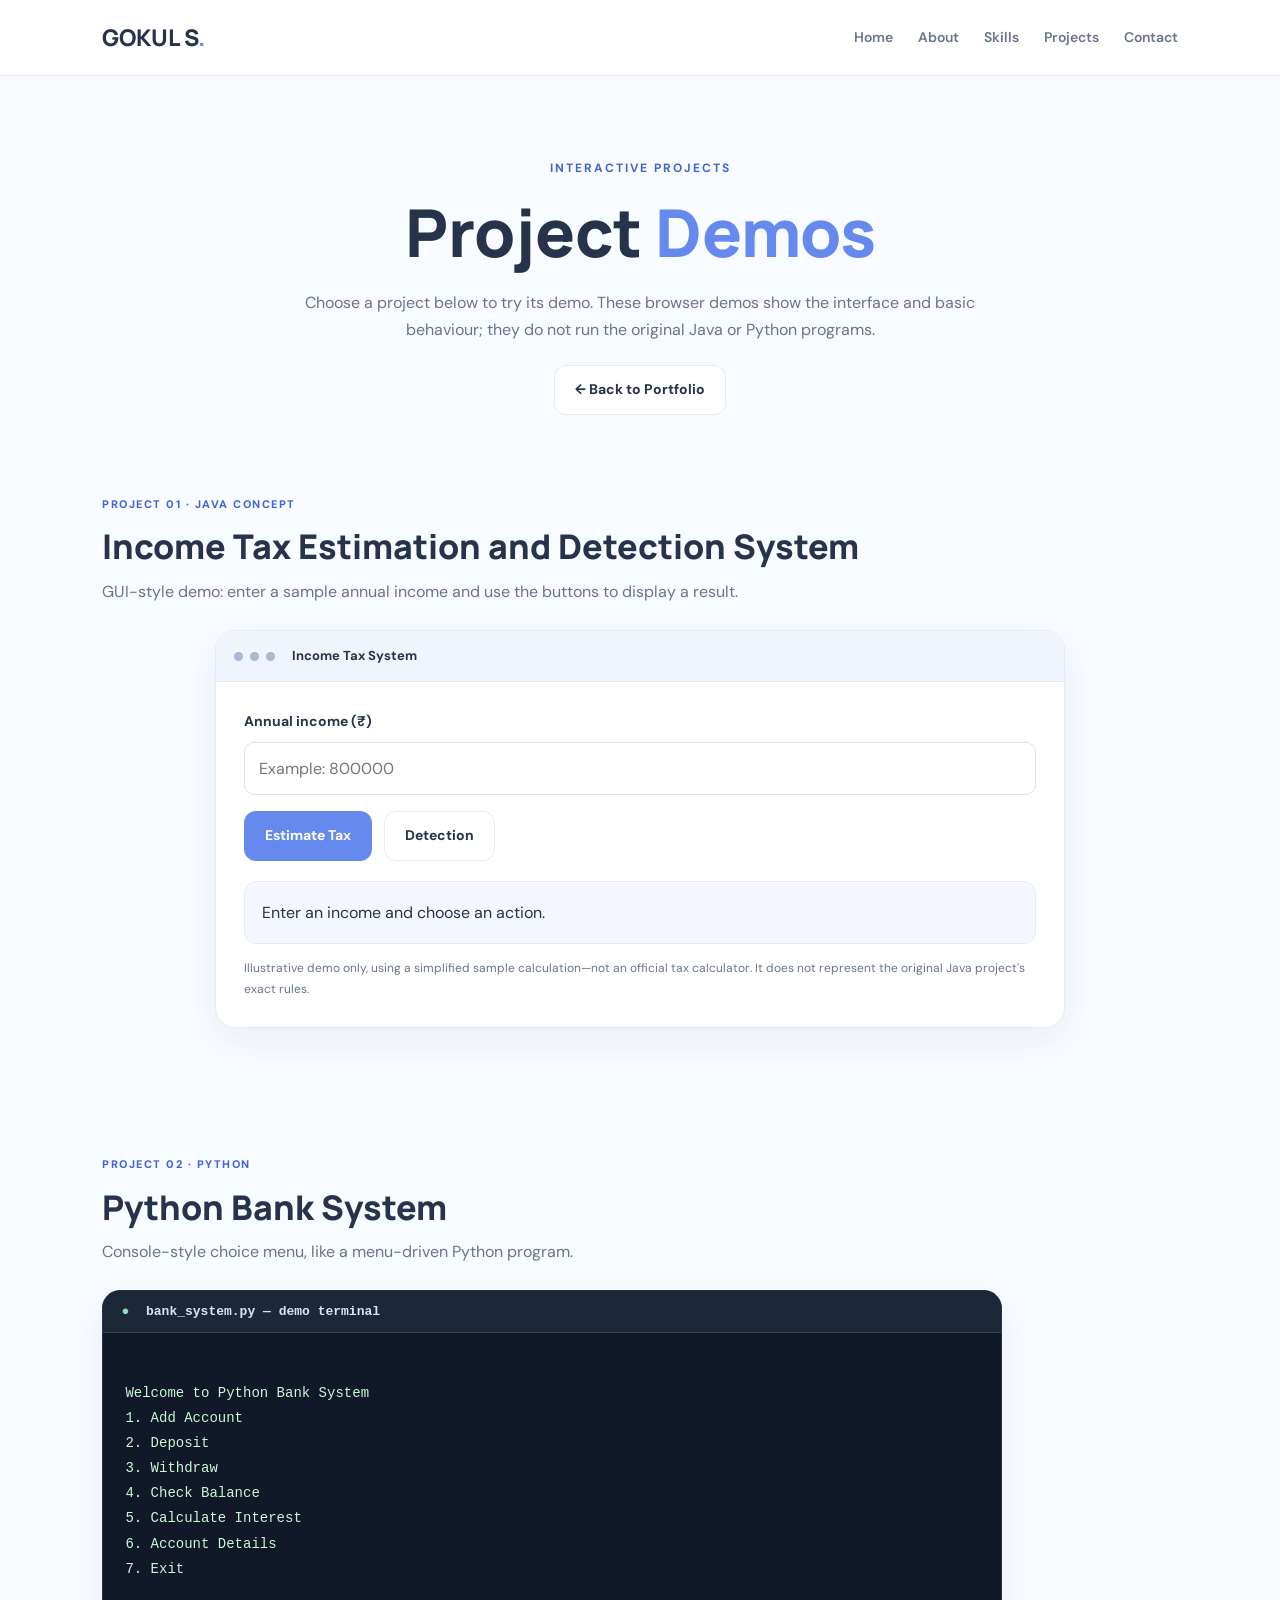
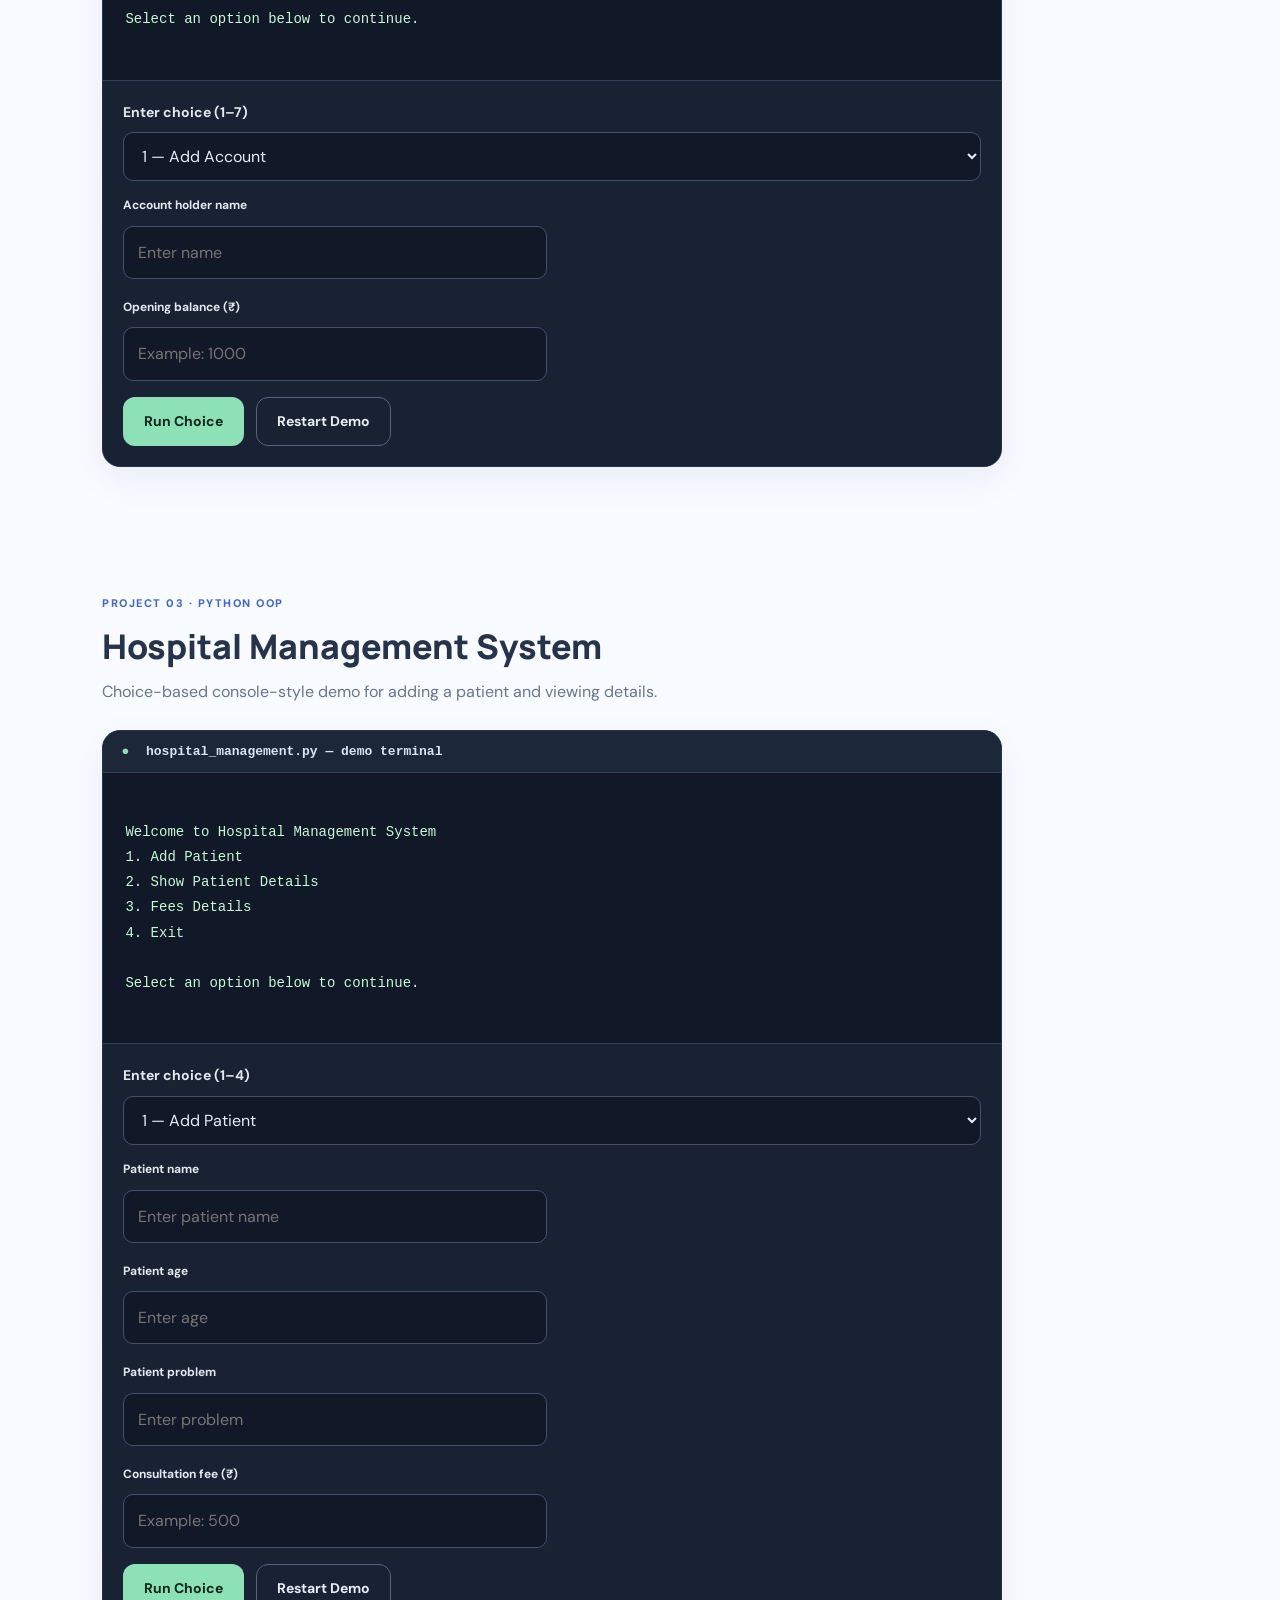
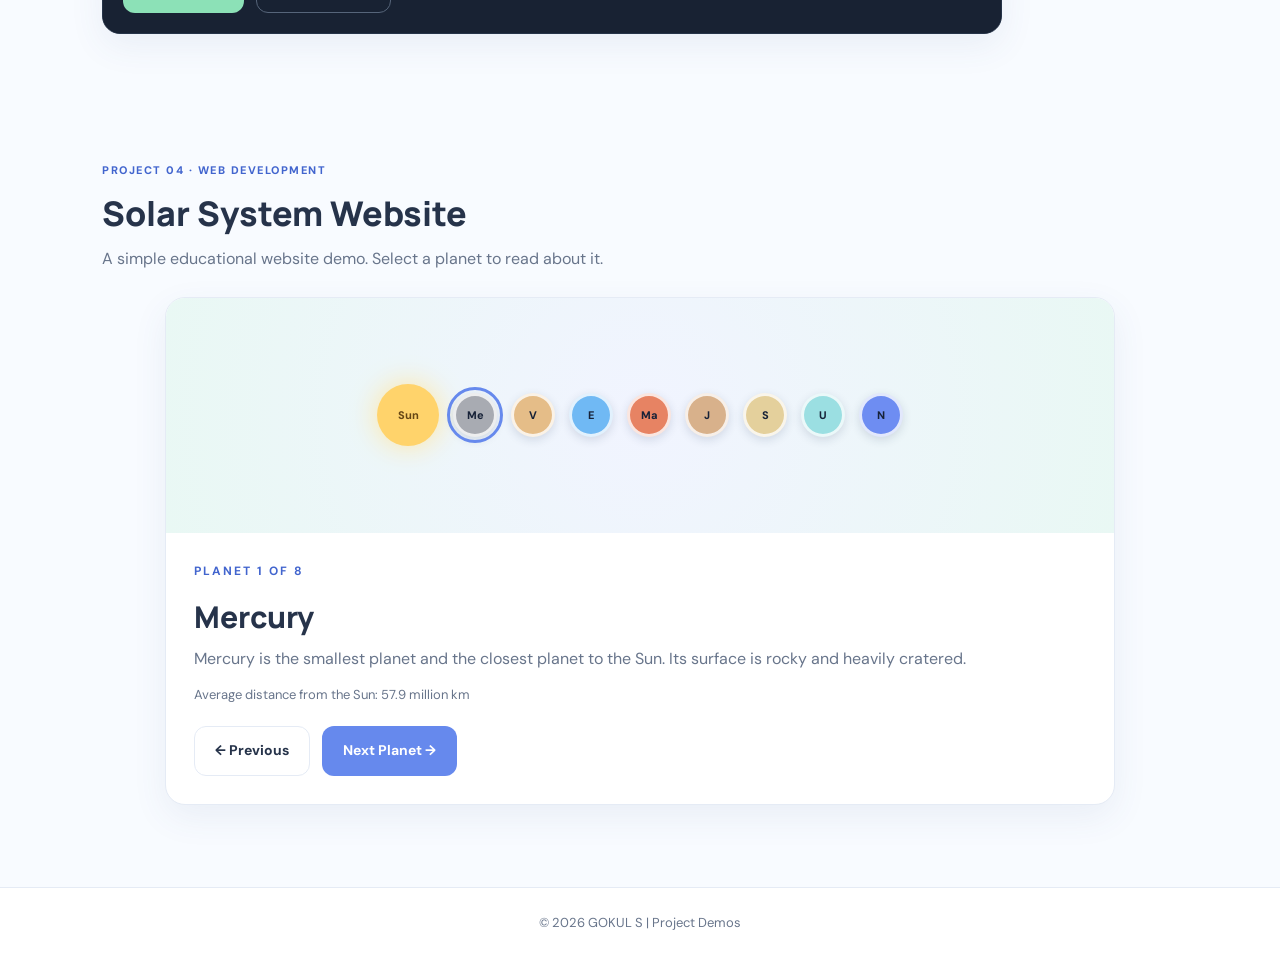
==== project.html @ 6795853d "Initial portfolio website" ====
<!DOCTYPE html>
<html lang="en">
<head>
  <meta charset="UTF-8">
  <meta name="viewport" content="width=device-width, initial-scale=1.0">
  <title>Project Demos | GOKUL S</title>
  <link rel="stylesheet" href="css/style.css">
</head>
<body class="demo-page">
  <header class="navbar">
    <a href="index.html" class="logo">GOKUL S<span>.</span></a>
    <nav class="nav-links" aria-label="Main navigation">
      <a href="index.html">Home</a>
      <a href="index.html#about">About</a>
      <a href="index.html#skills">Skills</a>
      <a href="index.html#projects" class="active-link">Projects</a>
      <a href="index.html#contact">Contact</a>
    </nav>
  </header>

  <main>
    <section class="demo-heading section">
      <p class="eyebrow">INTERACTIVE PROJECTS</p>
      <h1>Project <span>Demos</span></h1>
      <p>Choose a project below to try its demo. These browser demos show the interface and basic behaviour; they do not run the original Java or Python programs.</p>
      <a href="index.html#projects" class="btn secondary-btn">← Back to Portfolio</a>
    </section>

    <section class="section demo-section" id="tax-demo">
      <div class="demo-title">
        <p class="project-number">PROJECT 01 · JAVA CONCEPT</p>
        <h2>Income Tax Estimation and Detection System</h2>
        <p>GUI-style demo: enter a sample annual income and use the buttons to display a result.</p>
      </div>
      <div class="tax-app app-panel">
        <div class="app-topbar">
          <span class="window-dot"></span><span class="window-dot"></span><span class="window-dot"></span>
          <strong>Income Tax System</strong>
        </div>
        <div class="app-body">
          <label for="annualIncome">Annual income (₹)</label>
          <input id="annualIncome" type="number" min="0" step="1000" placeholder="Example: 800000">
          <div class="button-row">
            <button class="btn primary-btn" id="estimateTax">Estimate Tax</button>
            <button class="btn secondary-btn" id="detectTax">Detection</button>
          </div>
          <div id="taxResult" class="result-box" role="status" aria-live="polite">Enter an income and choose an action.</div>
          <p class="demo-disclaimer">Illustrative demo only, using a simplified sample calculation—not an official tax calculator. It does not represent the original Java project's exact rules.</p>
        </div>
      </div>
    </section>

    <section class="section demo-section" id="bank-demo">
      <div class="demo-title">
        <p class="project-number">PROJECT 02 · PYTHON</p>
        <h2>Python Bank System</h2>
        <p>Console-style choice menu, like a menu-driven Python program.</p>
      </div>
      <div class="console-panel">
        <div class="console-header"><span>●</span> bank_system.py — demo terminal</div>
        <div class="console-output" id="bankOutput" role="status" aria-live="polite">
Welcome to Python Bank System
1. Add Account
2. Deposit
3. Withdraw
4. Check Balance
5. Calculate Interest
6. Account Details
7. Exit

Select an option below to continue.
        </div>
        <div class="console-controls">
          <label for="bankChoice">Enter choice (1–7)</label>
          <select id="bankChoice">
            <option value="1">1 — Add Account</option>
            <option value="2">2 — Deposit</option>
            <option value="3">3 — Withdraw</option>
            <option value="4">4 — Check Balance</option>
            <option value="5">5 — Calculate Interest</option>
            <option value="6">6 — Account Details</option>
            <option value="7">7 — Exit</option>
          </select>
          <div id="bankInputs" class="mini-form"></div>
          <button class="btn console-btn" id="runBankChoice">Run Choice</button>
          <button class="btn console-reset" id="resetBank">Restart Demo</button>
        </div>
      </div>
    </section>

    <section class="section demo-section" id="hospital-demo">
      <div class="demo-title">
        <p class="project-number">PROJECT 03 · PYTHON OOP</p>
        <h2>Hospital Management System</h2>
        <p>Choice-based console-style demo for adding a patient and viewing details.</p>
      </div>
      <div class="console-panel">
        <div class="console-header"><span>●</span> hospital_management.py — demo terminal</div>
        <div class="console-output" id="hospitalOutput" role="status" aria-live="polite">
Welcome to Hospital Management System
1. Add Patient
2. Show Patient Details
3. Fees Details
4. Exit

Select an option below to continue.
        </div>
        <div class="console-controls">
          <label for="hospitalChoice">Enter choice (1–4)</label>
          <select id="hospitalChoice">
            <option value="1">1 — Add Patient</option>
            <option value="2">2 — Show Patient Details</option>
            <option value="3">3 — Fees Details</option>
            <option value="4">4 — Exit</option>
          </select>
          <div id="hospitalInputs" class="mini-form"></div>
          <button class="btn console-btn" id="runHospitalChoice">Run Choice</button>
          <button class="btn console-reset" id="resetHospital">Restart Demo</button>
        </div>
      </div>
    </section>

    <section class="section demo-section" id="solar-demo">
      <div class="demo-title">
        <p class="project-number">PROJECT 04 · WEB DEVELOPMENT</p>
        <h2>Solar System Website</h2>
        <p>A simple educational website demo. Select a planet to read about it.</p>
      </div>
      <div class="solar-app app-panel">
        <div class="solar-system-illustration" aria-label="Illustration of the Sun and planets">
          <div class="sun-orb" title="Sun">Sun</div>
          <button class="solar-planet mercury-planet selected-solar-planet" data-solar="0" aria-label="Mercury">Me</button>
          <button class="solar-planet venus-planet" data-solar="1" aria-label="Venus">V</button>
          <button class="solar-planet earth-planet" data-solar="2" aria-label="Earth">E</button>
          <button class="solar-planet mars-planet" data-solar="3" aria-label="Mars">Ma</button>
          <button class="solar-planet jupiter-planet" data-solar="4" aria-label="Jupiter">J</button>
          <button class="solar-planet saturn-planet" data-solar="5" aria-label="Saturn">S</button>
          <button class="solar-planet uranus-planet" data-solar="6" aria-label="Uranus">U</button>
          <button class="solar-planet neptune-planet" data-solar="7" aria-label="Neptune">N</button>
        </div>
        <div class="solar-info">
          <p class="eyebrow" id="solarNumber">PLANET 1 OF 8</p>
          <h3 id="solarName">Mercury</h3>
          <p id="solarDescription">Mercury is the smallest planet and the closest planet to the Sun.</p>
          <p class="solar-distance" id="solarDistance">Average distance from the Sun: 57.9 million km</p>
          <div class="button-row">
            <button class="btn secondary-btn" id="previousSolar">← Previous</button>
            <button class="btn primary-btn" id="nextSolar">Next Planet →</button>
          </div>
        </div>
      </div>
    </section>
  </main>

  <footer><p>© 2026 GOKUL S | Project Demos</p></footer>
  <script src="js/script.js"></script>
</body>
</html>
---- css/style.css ----
@import url('https://fonts.googleapis.com/css2?family=DM+Sans:wght@400;500;600;700&family=Manrope:wght@400;500;600;700;800&display=swap');

:root {
  --bg: #f8fbff;
  --white: #ffffff;
  --blue: #6689ed;
  --blue-dark: #4265ce;
  --mint: #dff8ee;
  --text: #26334a;
  --muted: #68758b;
  --border: #e5ebf5;
  --shadow: 0 12px 35px rgba(64, 92, 145, 0.08);
}

* {
  box-sizing: border-box;
  margin: 0;
  padding: 0;
}

html {
  scroll-behavior: smooth;
  scroll-padding-top: 90px;
}

body {
  font-family: 'DM Sans', sans-serif;
  background: var(--bg);
  color: var(--text);
  line-height: 1.7;
}

a {
  text-decoration: none;
  color: inherit;
}

button,
input,
select {
  font: inherit;
}

button {
  cursor: pointer;
}

.navbar {
  width: 100%;
  min-height: 76px;
  padding: 16px 8%;
  display: flex;
  align-items: center;
  justify-content: space-between;
  gap: 24px;
  background: rgba(255, 255, 255, 0.97);
  border-bottom: 1px solid var(--border);
  position: sticky;
  top: 0;
  z-index: 100;
}

.logo {
  font-family: 'Manrope', sans-serif;
  font-size: 23px;
  font-weight: 800;
  white-space: nowrap;
}

.logo span,
h1 span,
h2 span {
  color: var(--blue);
}

.nav-links {
  display: flex;
  align-items: center;
  flex-wrap: wrap;
  gap: 25px;
}

.nav-links a {
  color: var(--muted);
  font-size: 14px;
  font-weight: 600;
}

.nav-links a:hover,
.nav-links a.active-link {
  color: var(--blue-dark);
}

.section {
  padding: 82px 8%;
  scroll-margin-top: 76px;
}

.hero {
  min-height: 520px;
  display: flex;
  align-items: center;
  justify-content: space-between;
  gap: 40px;
  background:
    radial-gradient(ellipse at 90% 10%, #e4f8f1 0, transparent 35%),
    radial-gradient(ellipse at 5% 90%, #e9efff 0, transparent 40%),
    var(--bg);
}

.hero-content {
  max-width: 760px;
}

.eyebrow {
  color: var(--blue-dark);
  font-size: 12px;
  font-weight: 700;
  letter-spacing: 2px;
  margin-bottom: 15px;
}

.hero h1,
.demo-heading h1 {
  font-family: 'Manrope', sans-serif;
  font-size: clamp(38px, 6vw, 66px);
  line-height: 1.2;
  font-weight: 800;
  margin-bottom: 12px;
}

.hero h2 {
  font-size: clamp(20px, 3vw, 28px);
  font-weight: 600;
  margin-bottom: 18px;
}

.hero-description {
  max-width: 620px;
  color: var(--muted);
  margin-bottom: 28px;
}

.hero-buttons,
.button-row {
  display: flex;
  flex-wrap: wrap;
  gap: 12px;
}

.hero-note {
  flex: 0 0 210px;
  padding: 25px;
  border-radius: 20px;
  background: white;
  border: 1px solid var(--border);
  box-shadow: var(--shadow);
}

.note-icon {
  color: var(--blue);
  font-size: 28px;
}

.hero-note p {
  color: var(--muted);
}

.hero-note strong {
  color: var(--text);
}

.btn {
  display: inline-flex;
  justify-content: center;
  align-items: center;
  gap: 8px;
  padding: 12px 20px;
  border-radius: 12px;
  font-size: 14px;
  font-weight: 700;
  border: 1px solid transparent;
  transition: background 0.2s ease, color 0.2s ease;
}

.primary-btn {
  background: var(--blue);
  color: white;
}

.primary-btn:hover {
  background: var(--blue-dark);
}

.secondary-btn {
  background: white;
  color: var(--text);
  border-color: var(--border);
}

.secondary-btn:hover {
  background: var(--mint);
}

.section-heading {
  margin-bottom: 30px;
}

.section-heading h2,
.demo-title h2 {
  font-family: 'Manrope', sans-serif;
  font-size: clamp(30px, 4vw, 42px);
  line-height: 1.25;
  font-weight: 800;
}

.section-intro {
  color: var(--muted);
  margin-top: 10px;
}

.about-card,
.contact-card {
  background: var(--white);
  padding: 35px;
  border: 1px solid var(--border);
  border-radius: 22px;
  box-shadow: var(--shadow);
}

.about-card h3 {
  font-family: 'Manrope', sans-serif;
  font-size: 23px;
  margin-bottom: 14px;
}

.about-card > p {
  color: var(--muted);
  margin-bottom: 16px;
}

.facts {
  display: grid;
  grid-template-columns: repeat(3, minmax(0, 1fr));
  gap: 15px;
  margin-top: 28px;
}

.fact {
  padding: 18px;
  background: #f5f8ff;
  border: 1px solid var(--border);
  border-radius: 14px;
}

.fact span {
  color: var(--blue-dark);
  font-size: 13px;
  font-weight: 800;
}

.fact p {
  margin-top: 6px;
  font-weight: 600;
  font-size: 14px;
}

.skills-grid {
  display: grid;
  grid-template-columns: repeat(4, minmax(0, 1fr));
  gap: 16px;
}

.skill-card {
  padding: 22px 14px;
  text-align: center;
  font-weight: 700;
  background: white;
  border: 1px solid var(--border);
  border-radius: 15px;
  box-shadow: 0 5px 20px rgba(64, 92, 145, 0.04);
}

.skill-card:hover {
  background: var(--mint);
}

.projects-grid {
  display: grid;
  grid-template-columns: repeat(2, minmax(0, 1fr));
  gap: 22px;
}

.project-card {
  min-width: 0;
  padding: 28px;
  background: white;
  border: 1px solid var(--border);
  border-radius: 20px;
  box-shadow: var(--shadow);
}

.project-number {
  color: var(--blue-dark);
  font-size: 11px;
  letter-spacing: 1.5px;
  font-weight: 800;
  margin-bottom: 12px;
}

.project-card h3 {
  font-family: 'Manrope', sans-serif;
  font-size: 21px;
  line-height: 1.4;
  margin-bottom: 12px;
}

.project-card > p:not(.project-number) {
  color: var(--muted);
  font-size: 14px;
  margin-bottom: 18px;
}

.tag {
  display: inline-block;
  margin: 4px 5px 0 0;
  padding: 6px 11px;
  background: var(--mint);
  color: #28735c;
  border-radius: 8px;
  font-size: 12px;
  font-weight: 700;
}

.center-action {
  text-align: center;
  margin-top: 30px;
}

.contact-card {
  max-width: 700px;
}

.contact-card > p {
  color: var(--muted);
  margin-bottom: 22px;
}

.email-address {
  margin-top: 16px;
  font-size: 14px;
  overflow-wrap: anywhere;
}

footer {
  padding: 24px 8%;
  text-align: center;
  color: var(--muted);
  font-size: 13px;
  background: white;
  border-top: 1px solid var(--border);
}

/* Project demo page */

.demo-heading {
  text-align: center;
  padding-bottom: 35px;
}

.demo-heading > p:not(.eyebrow) {
  max-width: 720px;
  color: var(--muted);
  margin: 0 auto 22px;
}

.demo-heading h1 {
  margin-bottom: 16px;
}

.demo-section {
  padding-top: 45px;
}

.demo-title {
  margin-bottom: 25px;
}

.demo-title h2 {
  font-size: clamp(25px, 3.5vw, 34px);
  margin-bottom: 10px;
}

.demo-title > p:not(.project-number) {
  color: var(--muted);
}

.app-panel {
  overflow: hidden;
  background: white;
  border: 1px solid var(--border);
  border-radius: 20px;
  box-shadow: var(--shadow);
  max-width: 850px;
}

.tax-app {
  margin: 0 auto;
}

.app-topbar {
  display: flex;
  align-items: center;
  gap: 7px;
  padding: 14px 18px;
  background: #f0f4fc;
  border-bottom: 1px solid var(--border);
  font-size: 13px;
}

.app-topbar strong {
  margin-left: 10px;
}

.window-dot {
  width: 9px;
  height: 9px;
  border-radius: 50%;
  background: #aab8d2;
}

.app-body {
  padding: 28px;
}

.app-body label,
.console-controls label {
  display: block;
  font-weight: 700;
  font-size: 14px;
  margin-bottom: 8px;
}

.app-body input,
.console-controls select,
.mini-form input {
  width: 100%;
  padding: 12px 14px;
  border: 1px solid #d9e2f1;
  border-radius: 10px;
  background: white;
  color: var(--text);
  outline-color: var(--blue);
}

.app-body .button-row {
  margin-top: 16px;
}

.result-box {
  margin-top: 20px;
  padding: 17px;
  background: #f4f7ff;
  border: 1px solid var(--border);
  border-radius: 12px;
  white-space: pre-line;
}

.demo-disclaimer {
  color: var(--muted);
  font-size: 12px;
  margin-top: 14px;
}

/* Console-style bank and hospital demos */

.console-panel {
  max-width: 900px;
  overflow: hidden;
  background: #111827;
  color: #d7e5f3;
  border-radius: 18px;
  border: 1px solid #263449;
  box-shadow: var(--shadow);
}

.console-header {
  padding: 13px 18px;
  background: #1c2738;
  color: #d7e5f3;
  font: 600 13px monospace;
  border-bottom: 1px solid #344256;
}

.console-header span {
  color: #8ce1b7;
  margin-right: 9px;
}

.console-output {
  min-height: 185px;
  padding: 22px;
  white-space: pre-wrap;
  overflow-wrap: anywhere;
  font: 14px/1.8 Consolas, 'Courier New', monospace;
  color: #c7f9d4;
}

.console-controls {
  padding: 20px;
  border-top: 1px solid #344256;
  background: #182233;
}

.console-controls label {
  color: #e2e8f0;
}

.console-controls select,
.mini-form input {
  margin-bottom: 14px;
  background: #111827;
  color: #e5edf7;
  border-color: #42516a;
}

.mini-form {
  display: grid;
  grid-template-columns: repeat(2, minmax(0, 1fr));
  gap: 10px;
}

.mini-form label {
  grid-column: 1 / -1;
  margin: 0;
  font-size: 12px;
}

.mini-form input {
  margin-bottom: 8px;
}

.console-btn {
  background: #8ce1b7;
  color: #10251b;
}

.console-btn:hover {
  background: #b0f1ce;
}

.console-reset {
  background: transparent;
  border-color: #56657a;
  color: #e5edf7;
}

.console-controls .btn {
  margin: 8px 8px 0 0;
}

/* Simple Solar System website demo */

.solar-app {
  max-width: 950px;
  margin: 0 auto;
}

.solar-system-illustration {
  min-height: 235px;
  padding: 24px;
  display: flex;
  align-items: center;
  justify-content: center;
  flex-wrap: wrap;
  gap: 14px;
  background: radial-gradient(circle at center, #f1f4ff, #e9f8f4);
}

.sun-orb {
  width: 62px;
  height: 62px;
  border-radius: 50%;
  display: flex;
  align-items: center;
  justify-content: center;
  background: #ffd36b;
  color: #654615;
  font-size: 11px;
  font-weight: 800;
  box-shadow: 0 0 28px #ffe6a1;
}

.solar-planet {
  width: 44px;
  height: 44px;
  border-radius: 50%;
  border: 3px solid rgba(255, 255, 255, 0.8);
  color: #172238;
  font-size: 11px;
  font-weight: 800;
  box-shadow: 0 3px 10px rgba(35, 55, 90, 0.15);
}

.solar-planet.selected-solar-planet {
  outline: 3px solid var(--blue);
  outline-offset: 3px;
}

.mercury-planet { background: #a8abb2; }
.venus-planet { background: #e5bd88; }
.earth-planet { background: #70b9f4; }
.mars-planet { background: #e78363; }
.jupiter-planet { background: #d8b18b; }
.saturn-planet { background: #e4d09c; }
.uranus-planet { background: #9bdfe2; }
.neptune-planet { background: #6e8df2; }

.solar-info {
  padding: 28px;
}

.solar-info h3 {
  font: 800 30px 'Manrope', sans-serif;
  margin-bottom: 8px;
}

.solar-info > p:not(.eyebrow) {
  color: var(--muted);
  margin-bottom: 12px;
}

.solar-distance {
  font-size: 13px;
}

.solar-info .button-row {
  margin-top: 20px;
}

/* Responsive layout */

@media (max-width: 900px) {
  .navbar {
    padding: 15px 5%;
    flex-wrap: wrap;
  }

  .nav-links {
    gap: 15px;
  }

  .section {
    padding: 65px 5%;
  }

  .skills-grid {
    grid-template-columns: repeat(2, minmax(0, 1fr));
  }

  .hero {
    align-items: flex-start;
    flex-direction: column;
    justify-content: center;
  }

  .hero-note {
    flex-basis: auto;
    width: min(100%, 300px);
  }
}

@media (max-width: 600px) {
  .navbar {
    justify-content: center;
  }

  .logo {
    width: 100%;
    text-align: center;
  }

  .nav-links {
    justify-content: center;
    gap: 10px 14px;
  }

  .nav-links a {
    font-size: 12px;
  }

  .section {
    padding: 50px 5%;
  }

  .hero {
    min-height: 430px;
  }

  .hero h1 {
    font-size: 39px;
  }

  .about-card,
  .contact-card,
  .project-card,
  .app-body,
  .solar-info {
    padding: 22px;
  }

  .facts,
  .projects-grid {
    grid-template-columns: 1fr;
  }

  .skills-grid {
    gap: 10px;
  }

  .skill-card {
    padding: 16px 8px;
    font-size: 13px;
  }

  .mini-form {
    grid-template-columns: 1fr;
  }

  .console-output {
    font-size: 12px;
    padding: 16px;
  }

  .solar-system-illustration {
    gap: 12px;
  }
}
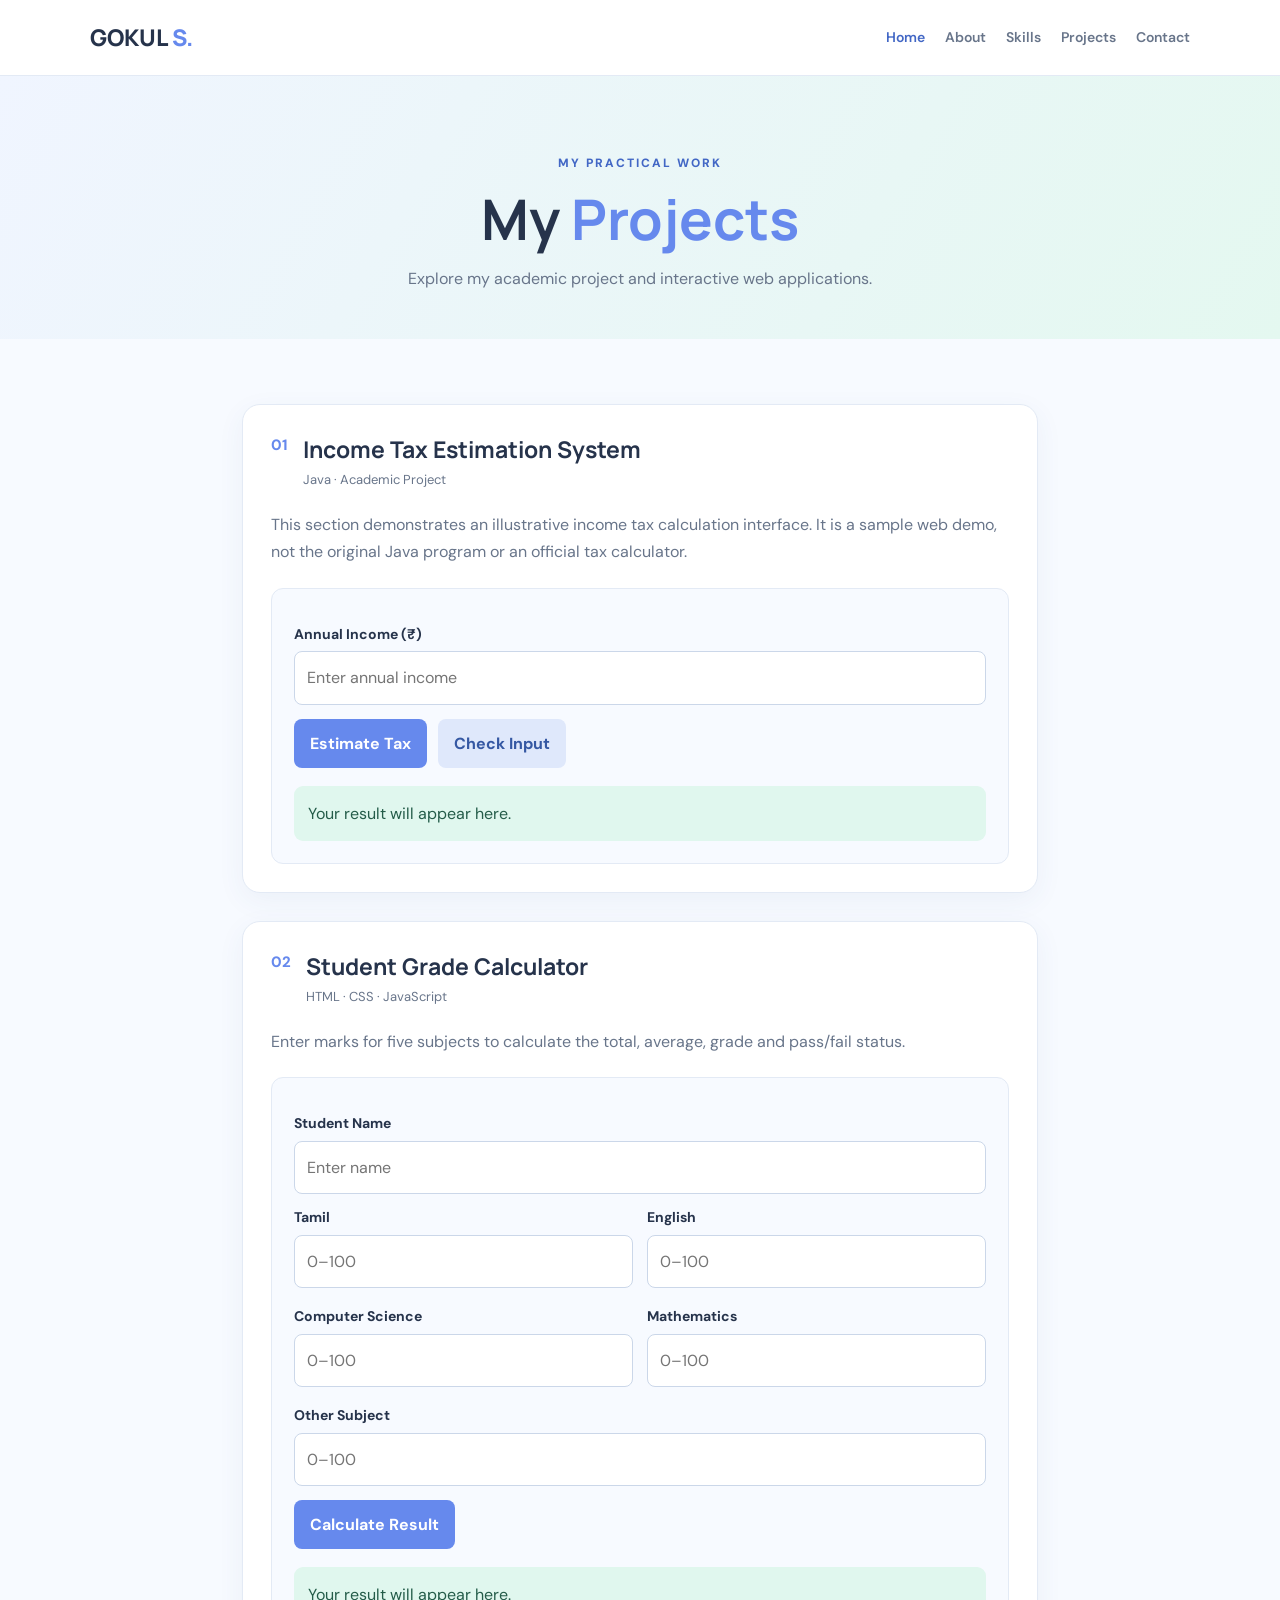
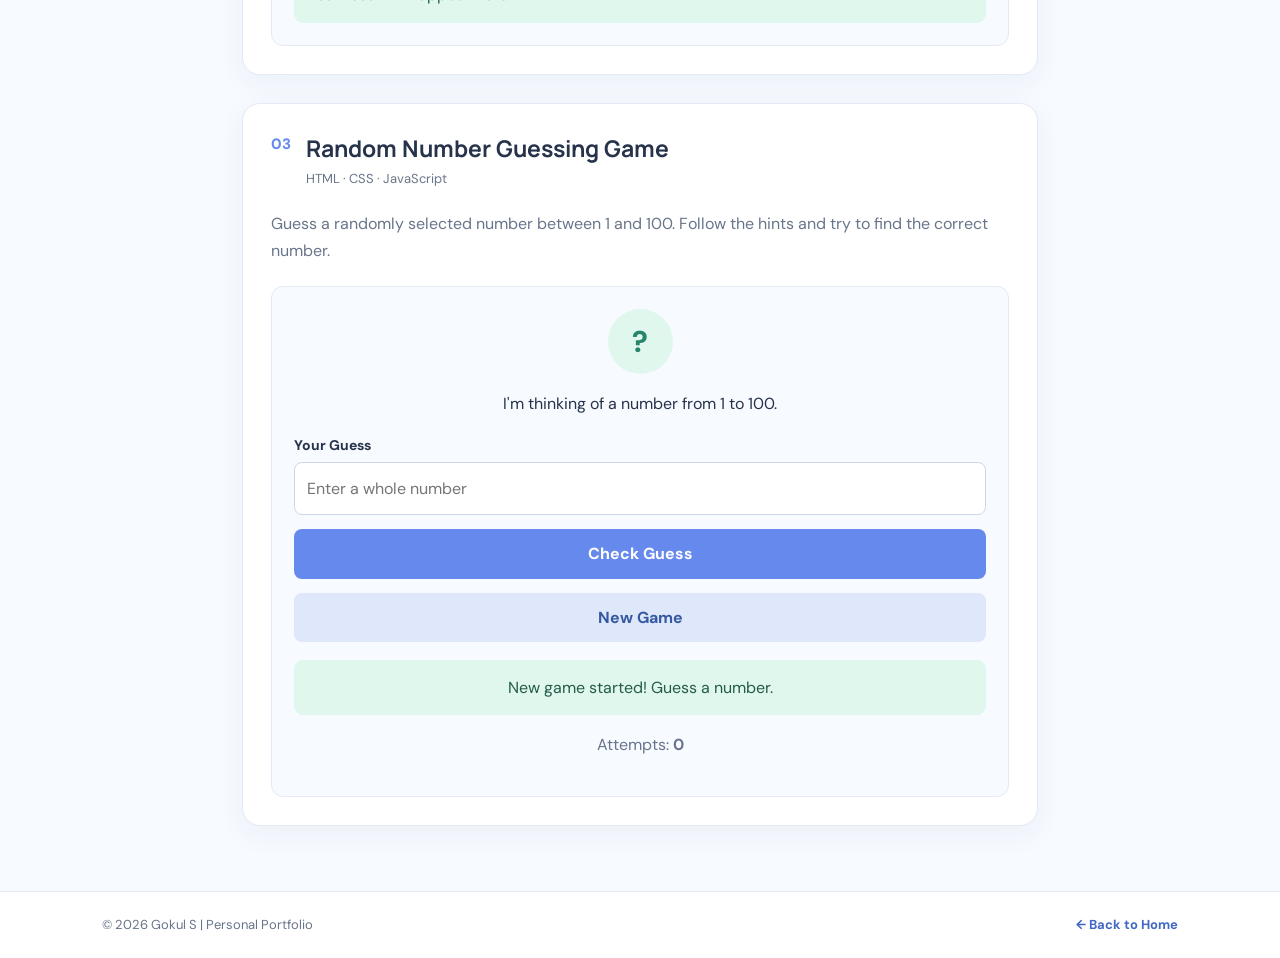
==== commit 5c1676d5: "Update portfolio navigation" ====
--- a/project.html
+++ b/project.html
@@ -1,158 +1,153 @@
 <!DOCTYPE html>
 <html lang="en">
 <head>
-  <meta charset="UTF-8">
-  <meta name="viewport" content="width=device-width, initial-scale=1.0">
-  <title>Project Demos | GOKUL S</title>
-  <link rel="stylesheet" href="css/style.css">
+    <meta charset="UTF-8">
+    <meta name="viewport" content="width=device-width, initial-scale=1.0">
+    <title>Projects | Gokul S</title>
+    <link rel="stylesheet" href="css/style.css">
+    <script src="js/script.js" defer></script>
 </head>
-<body class="demo-page">
-  <header class="navbar">
-    <a href="index.html" class="logo">GOKUL S<span>.</span></a>
-    <nav class="nav-links" aria-label="Main navigation">
-      <a href="index.html">Home</a>
-      <a href="index.html#about">About</a>
-      <a href="index.html#skills">Skills</a>
-      <a href="index.html#projects" class="active-link">Projects</a>
-      <a href="index.html#contact">Contact</a>
+<body>
+
+<header class="navbar">
+    <a href="index.html" class="logo">GOKUL<span> S.</span></a>
+    <nav>
+        <a href="index.html">Home</a>
+        <a href="index.html#about">About</a>
+        <a href="index.html#skills">Skills</a>
+        <a href="project.html" class="active">Projects</a>
+        <a href="index.html#contact">Contact</a>
     </nav>
-  </header>
+</header>
 
-  <main>
-    <section class="demo-heading section">
-      <p class="eyebrow">INTERACTIVE PROJECTS</p>
-      <h1>Project <span>Demos</span></h1>
-      <p>Choose a project below to try its demo. These browser demos show the interface and basic behaviour; they do not run the original Java or Python programs.</p>
-      <a href="index.html#projects" class="btn secondary-btn">← Back to Portfolio</a>
+<main>
+    <section class="page-heading">
+        <p class="eyebrow">MY PRACTICAL WORK</p>
+        <h1>My <span>Projects</span></h1>
+        <p>Explore my academic project and interactive web applications.</p>
     </section>
 
-    <section class="section demo-section" id="tax-demo">
-      <div class="demo-title">
-        <p class="project-number">PROJECT 01 · JAVA CONCEPT</p>
-        <h2>Income Tax Estimation and Detection System</h2>
-        <p>GUI-style demo: enter a sample annual income and use the buttons to display a result.</p>
-      </div>
-      <div class="tax-app app-panel">
-        <div class="app-topbar">
-          <span class="window-dot"></span><span class="window-dot"></span><span class="window-dot"></span>
-          <strong>Income Tax System</strong>
-        </div>
-        <div class="app-body">
-          <label for="annualIncome">Annual income (₹)</label>
-          <input id="annualIncome" type="number" min="0" step="1000" placeholder="Example: 800000">
-          <div class="button-row">
-            <button class="btn primary-btn" id="estimateTax">Estimate Tax</button>
-            <button class="btn secondary-btn" id="detectTax">Detection</button>
-          </div>
-          <div id="taxResult" class="result-box" role="status" aria-live="polite">Enter an income and choose an action.</div>
-          <p class="demo-disclaimer">Illustrative demo only, using a simplified sample calculation—not an official tax calculator. It does not represent the original Java project's exact rules.</p>
-        </div>
-      </div>
+    <section class="section demo-section">
+        <article class="demo-card">
+            <div class="demo-heading">
+                <span class="project-number">01</span>
+                <div>
+                    <h2>Income Tax Estimation System</h2>
+                    <p>Java · Academic Project</p>
+                </div>
+            </div>
+
+            <p>
+                This section demonstrates an illustrative income tax
+                calculation interface. It is a sample web demo, not the
+                original Java program or an official tax calculator.
+            </p>
+
+            <div class="demo-box">
+                <label for="annualIncome">Annual Income (₹)</label>
+                <input type="number" id="annualIncome" min="0"
+                       placeholder="Enter annual income">
+
+                <button type="button" id="estimateTax">Estimate Tax</button>
+                <button type="button" id="taxDetection" class="secondary-btn">
+                    Check Input
+                </button>
+
+                <div id="taxResult" class="result-box" aria-live="polite">
+                    Your result will appear here.
+                </div>
+            </div>
+        </article>
+
+        <article class="demo-card">
+            <div class="demo-heading">
+                <span class="project-number">02</span>
+                <div>
+                    <h2>Student Grade Calculator</h2>
+                    <p>HTML · CSS · JavaScript</p>
+                </div>
+            </div>
+
+            <p>
+                Enter marks for five subjects to calculate the total,
+                average, grade and pass/fail status.
+            </p>
+
+            <div class="demo-box">
+                <label for="studentName">Student Name</label>
+                <input type="text" id="studentName" placeholder="Enter name">
+
+                <div class="marks-grid">
+                    <div>
+                        <label for="mark1">Tamil</label>
+                        <input type="number" id="mark1" min="0" max="100" placeholder="0–100">
+                    </div>
+                    <div>
+                        <label for="mark2">English</label>
+                        <input type="number" id="mark2" min="0" max="100" placeholder="0–100">
+                    </div>
+                    <div>
+                        <label for="mark3">Computer Science</label>
+                        <input type="number" id="mark3" min="0" max="100" placeholder="0–100">
+                    </div>
+                    <div>
+                        <label for="mark4">Mathematics</label>
+                        <input type="number" id="mark4" min="0" max="100" placeholder="0–100">
+                    </div>
+                    <div class="full-width">
+                        <label for="mark5">Other Subject</label>
+                        <input type="number" id="mark5" min="0" max="100" placeholder="0–100">
+                    </div>
+                </div>
+
+                <button type="button" id="calculateGrade">Calculate Result</button>
+
+                <div id="gradeResult" class="result-box" aria-live="polite">
+                    Your result will appear here.
+                </div>
+            </div>
+        </article>
+
+        <article class="demo-card">
+            <div class="demo-heading">
+                <span class="project-number">03</span>
+                <div>
+                    <h2>Random Number Guessing Game</h2>
+                    <p>HTML · CSS · JavaScript</p>
+                </div>
+            </div>
+
+            <p>
+                Guess a randomly selected number between 1 and 100.
+                Follow the hints and try to find the correct number.
+            </p>
+
+            <div class="demo-box game-box">
+                <div class="game-icon">?</div>
+                <p>I'm thinking of a number from 1 to 100.</p>
+
+                <label for="guessNumber">Your Guess</label>
+                <input type="number" id="guessNumber" min="1" max="100"
+                       placeholder="Enter a whole number">
+
+                <button type="button" id="checkGuess">Check Guess</button>
+                <button type="button" id="newGame" class="secondary-btn">
+                    New Game
+                </button>
+
+                <div id="gameMessage" class="result-box" aria-live="polite">
+                    Start guessing!
+                </div>
+                <p class="attempt-line">Attempts: <strong id="attemptCount">0</strong></p>
+            </div>
+        </article>
     </section>
+</main>
 
-    <section class="section demo-section" id="bank-demo">
-      <div class="demo-title">
-        <p class="project-number">PROJECT 02 · PYTHON</p>
-        <h2>Python Bank System</h2>
-        <p>Console-style choice menu, like a menu-driven Python program.</p>
-      </div>
-      <div class="console-panel">
-        <div class="console-header"><span>●</span> bank_system.py — demo terminal</div>
-        <div class="console-output" id="bankOutput" role="status" aria-live="polite">
-Welcome to Python Bank System
-1. Add Account
-2. Deposit
-3. Withdraw
-4. Check Balance
-5. Calculate Interest
-6. Account Details
-7. Exit
+<footer>
+    <p>© 2026 Gokul S | Personal Portfolio</p>
+    <a href="index.html">← Back to Home</a>
+</footer>
 
-Select an option below to continue.
-        </div>
-        <div class="console-controls">
-          <label for="bankChoice">Enter choice (1–7)</label>
-          <select id="bankChoice">
-            <option value="1">1 — Add Account</option>
-            <option value="2">2 — Deposit</option>
-            <option value="3">3 — Withdraw</option>
-            <option value="4">4 — Check Balance</option>
-            <option value="5">5 — Calculate Interest</option>
-            <option value="6">6 — Account Details</option>
-            <option value="7">7 — Exit</option>
-          </select>
-          <div id="bankInputs" class="mini-form"></div>
-          <button class="btn console-btn" id="runBankChoice">Run Choice</button>
-          <button class="btn console-reset" id="resetBank">Restart Demo</button>
-        </div>
-      </div>
-    </section>
-
-    <section class="section demo-section" id="hospital-demo">
-      <div class="demo-title">
-        <p class="project-number">PROJECT 03 · PYTHON OOP</p>
-        <h2>Hospital Management System</h2>
-        <p>Choice-based console-style demo for adding a patient and viewing details.</p>
-      </div>
-      <div class="console-panel">
-        <div class="console-header"><span>●</span> hospital_management.py — demo terminal</div>
-        <div class="console-output" id="hospitalOutput" role="status" aria-live="polite">
-Welcome to Hospital Management System
-1. Add Patient
-2. Show Patient Details
-3. Fees Details
-4. Exit
-
-Select an option below to continue.
-        </div>
-        <div class="console-controls">
-          <label for="hospitalChoice">Enter choice (1–4)</label>
-          <select id="hospitalChoice">
-            <option value="1">1 — Add Patient</option>
-            <option value="2">2 — Show Patient Details</option>
-            <option value="3">3 — Fees Details</option>
-            <option value="4">4 — Exit</option>
-          </select>
-          <div id="hospitalInputs" class="mini-form"></div>
-          <button class="btn console-btn" id="runHospitalChoice">Run Choice</button>
-          <button class="btn console-reset" id="resetHospital">Restart Demo</button>
-        </div>
-      </div>
-    </section>
-
-    <section class="section demo-section" id="solar-demo">
-      <div class="demo-title">
-        <p class="project-number">PROJECT 04 · WEB DEVELOPMENT</p>
-        <h2>Solar System Website</h2>
-        <p>A simple educational website demo. Select a planet to read about it.</p>
-      </div>
-      <div class="solar-app app-panel">
-        <div class="solar-system-illustration" aria-label="Illustration of the Sun and planets">
-          <div class="sun-orb" title="Sun">Sun</div>
-          <button class="solar-planet mercury-planet selected-solar-planet" data-solar="0" aria-label="Mercury">Me</button>
-          <button class="solar-planet venus-planet" data-solar="1" aria-label="Venus">V</button>
-          <button class="solar-planet earth-planet" data-solar="2" aria-label="Earth">E</button>
-          <button class="solar-planet mars-planet" data-solar="3" aria-label="Mars">Ma</button>
-          <button class="solar-planet jupiter-planet" data-solar="4" aria-label="Jupiter">J</button>
-          <button class="solar-planet saturn-planet" data-solar="5" aria-label="Saturn">S</button>
-          <button class="solar-planet uranus-planet" data-solar="6" aria-label="Uranus">U</button>
-          <button class="solar-planet neptune-planet" data-solar="7" aria-label="Neptune">N</button>
-        </div>
-        <div class="solar-info">
-          <p class="eyebrow" id="solarNumber">PLANET 1 OF 8</p>
-          <h3 id="solarName">Mercury</h3>
-          <p id="solarDescription">Mercury is the smallest planet and the closest planet to the Sun.</p>
-          <p class="solar-distance" id="solarDistance">Average distance from the Sun: 57.9 million km</p>
-          <div class="button-row">
-            <button class="btn secondary-btn" id="previousSolar">← Previous</button>
-            <button class="btn primary-btn" id="nextSolar">Next Planet →</button>
-          </div>
-        </div>
-      </div>
-    </section>
-  </main>
-
-  <footer><p>© 2026 GOKUL S | Project Demos</p></footer>
-  <script src="js/script.js"></script>
 </body>
 </html>
--- a/css/style.css
+++ b/css/style.css
@@ -1,738 +1,500 @@
 @import url('https://fonts.googleapis.com/css2?family=DM+Sans:wght@400;500;600;700&family=Manrope:wght@400;500;600;700;800&display=swap');
 
 :root {
-  --bg: #f8fbff;
-  --white: #ffffff;
-  --blue: #6689ed;
-  --blue-dark: #4265ce;
-  --mint: #dff8ee;
-  --text: #26334a;
-  --muted: #68758b;
-  --border: #e5ebf5;
-  --shadow: 0 12px 35px rgba(64, 92, 145, 0.08);
+    --blue: #6689ed;
+    --blue-dark: #4267c5;
+    --mint: #e0f7ee;
+    --background: #f7faff;
+    --white: #ffffff;
+    --text: #26334b;
+    --muted: #68758a;
+    --border: #e3eaf5;
 }
 
 * {
-  box-sizing: border-box;
-  margin: 0;
-  padding: 0;
-}
-
-html {
-  scroll-behavior: smooth;
-  scroll-padding-top: 90px;
+    box-sizing: border-box;
+    scroll-behavior: smooth;
 }
 
 body {
-  font-family: 'DM Sans', sans-serif;
-  background: var(--bg);
-  color: var(--text);
-  line-height: 1.7;
+    margin: 0;
+    font-family: 'DM Sans', Arial, sans-serif;
+    color: var(--text);
+    background: var(--background);
+    line-height: 1.7;
 }
 
 a {
-  text-decoration: none;
-  color: inherit;
-}
-
-button,
-input,
-select {
-  font: inherit;
+    color: inherit;
+    text-decoration: none;
+}
+
+.navbar {
+    display: flex;
+    align-items: center;
+    justify-content: space-between;
+    gap: 20px;
+    padding: 18px 7%;
+    background: rgba(255, 255, 255, 0.96);
+    border-bottom: 1px solid var(--border);
+    position: sticky;
+    top: 0;
+    z-index: 10;
+}
+
+.logo {
+    font-family: 'Manrope', sans-serif;
+    font-weight: 800;
+    font-size: 23px;
+}
+
+.logo span,
+.hero h1 span,
+.page-heading h1 span {
+    color: var(--blue);
+}
+
+.navbar nav {
+    display: flex;
+    flex-wrap: wrap;
+    gap: 20px;
+}
+
+.navbar nav a {
+    color: var(--muted);
+    font-size: 14px;
+    font-weight: 600;
+}
+
+.navbar nav a:hover,
+.navbar nav a.active {
+    color: var(--blue-dark);
+}
+
+.hero {
+    min-height: 540px;
+    display: grid;
+    grid-template-columns: 1.5fr 1fr;
+    align-items: center;
+    gap: 50px;
+    padding: 80px 9%;
+    background: linear-gradient(120deg, #f7faff, #eaf1ff, #e8faf3);
+}
+
+.hero-content {
+    max-width: 650px;
+}
+
+.eyebrow {
+    color: var(--blue-dark);
+    font-size: 12px;
+    font-weight: 800;
+    letter-spacing: 2px;
+}
+
+.hero h1,
+.page-heading h1 {
+    margin: 10px 0;
+    font-family: 'Manrope', sans-serif;
+    font-size: clamp(36px, 5vw, 56px);
+    line-height: 1.2;
+}
+
+.hero h2 {
+    font-size: 20px;
+    font-weight: 600;
+}
+
+.hero-content > p:not(.eyebrow),
+.page-heading > p:not(.eyebrow) {
+    color: var(--muted);
+    max-width: 600px;
+}
+
+.hero-buttons {
+    display: flex;
+    flex-wrap: wrap;
+    gap: 12px;
+    margin-top: 28px;
+}
+
+.btn {
+    display: inline-block;
+    padding: 11px 20px;
+    border: 1px solid var(--blue);
+    border-radius: 9px;
+    background: var(--blue);
+    color: white;
+    font-weight: 700;
+    cursor: pointer;
+}
+
+.btn:hover {
+    background: var(--blue-dark);
+}
+
+.btn-outline {
+    background: transparent;
+    color: var(--blue-dark);
+}
+
+.hero-card,
+.about-card,
+.skill-card,
+.project-card,
+.contact-card,
+.demo-card {
+    background: var(--white);
+    border: 1px solid var(--border);
+    border-radius: 18px;
+    box-shadow: 0 8px 28px rgba(47, 77, 130, 0.06);
+}
+
+.hero-card {
+    max-width: 340px;
+    width: 100%;
+    justify-self: center;
+    padding: 32px 22px;
+    text-align: center;
+}
+
+.avatar {
+    width: 115px;
+    height: 115px;
+    display: grid;
+    place-items: center;
+    margin: 0 auto 18px;
+    border-radius: 50%;
+    background: linear-gradient(135deg, #dce7ff, #dff8ee);
+    color: var(--blue-dark);
+    font-size: 36px;
+    font-weight: 800;
+}
+
+.hero-card h2 {
+    margin-bottom: 0;
+}
+
+.hero-card p {
+    color: var(--muted);
+}
+
+.mini-tags {
+    display: flex;
+    justify-content: center;
+    flex-wrap: wrap;
+    gap: 7px;
+}
+
+.mini-tags span {
+    padding: 5px 10px;
+    border-radius: 20px;
+    background: #edf2ff;
+    color: var(--blue-dark);
+    font-size: 12px;
+}
+
+.section {
+    padding: 65px 8%;
+    scroll-margin-top: 90px;
+}
+
+.section-title {
+    margin: 5px 0 25px;
+    font-family: 'Manrope', sans-serif;
+    font-size: 32px;
+}
+
+.about-card {
+    padding: 25px 30px;
+}
+
+.about-card p {
+    color: var(--muted);
+}
+
+.skills-grid,
+.preview-grid {
+    display: grid;
+    grid-template-columns: repeat(3, minmax(0, 1fr));
+    gap: 18px;
+}
+
+.skill-card,
+.project-card {
+    padding: 22px;
+}
+
+.skill-card span,
+.project-number {
+    color: var(--blue);
+    font-weight: 800;
+    font-size: 15px;
+}
+
+.skill-card h3,
+.project-card h3 {
+    margin: 8px 0 4px;
+}
+
+.skill-card p,
+.project-card p {
+    margin-bottom: 0;
+    color: var(--muted);
+    font-size: 14px;
+}
+
+.projects-preview > .btn {
+    margin-top: 25px;
+}
+
+.contact-card {
+    padding: 25px;
+}
+
+.contact-card p {
+    color: var(--muted);
+}
+
+.contact-card a {
+    color: var(--blue-dark);
+    overflow-wrap: anywhere;
+}
+
+.page-heading {
+    text-align: center;
+    padding: 65px 20px 35px;
+    background: linear-gradient(120deg, #f0f5ff, #e4f8f0);
+}
+
+.page-heading > p:not(.eyebrow) {
+    margin: 12px auto;
+}
+
+.demo-section {
+    max-width: 1000px;
+    margin: auto;
+    display: grid;
+    gap: 28px;
+}
+
+.demo-card {
+    padding: 28px;
+}
+
+.demo-heading {
+    display: flex;
+    align-items: flex-start;
+    gap: 15px;
+}
+
+.demo-heading h2 {
+    margin: 0;
+    font-family: 'Manrope', sans-serif;
+    font-size: 23px;
+    line-height: 1.4;
+}
+
+.demo-heading p {
+    margin: 4px 0;
+    color: var(--muted);
+    font-size: 13px;
+}
+
+.demo-card > p {
+    color: var(--muted);
+}
+
+.demo-box {
+    margin-top: 22px;
+    padding: 22px;
+    background: #f7faff;
+    border: 1px solid var(--border);
+    border-radius: 12px;
+}
+
+label {
+    display: block;
+    margin: 12px 0 5px;
+    font-size: 14px;
+    font-weight: 700;
+}
+
+input {
+    width: 100%;
+    padding: 12px;
+    border: 1px solid #cbd7e9;
+    border-radius: 8px;
+    background: white;
+    color: var(--text);
+    font: inherit;
+}
+
+input:focus {
+    outline: 2px solid #b8caff;
+    border-color: var(--blue);
 }
 
 button {
-  cursor: pointer;
-}
-
-.navbar {
-  width: 100%;
-  min-height: 76px;
-  padding: 16px 8%;
-  display: flex;
-  align-items: center;
-  justify-content: space-between;
-  gap: 24px;
-  background: rgba(255, 255, 255, 0.97);
-  border-bottom: 1px solid var(--border);
-  position: sticky;
-  top: 0;
-  z-index: 100;
-}
-
-.logo {
-  font-family: 'Manrope', sans-serif;
-  font-size: 23px;
-  font-weight: 800;
-  white-space: nowrap;
-}
-
-.logo span,
-h1 span,
-h2 span {
-  color: var(--blue);
-}
-
-.nav-links {
-  display: flex;
-  align-items: center;
-  flex-wrap: wrap;
-  gap: 25px;
-}
-
-.nav-links a {
-  color: var(--muted);
-  font-size: 14px;
-  font-weight: 600;
-}
-
-.nav-links a:hover,
-.nav-links a.active-link {
-  color: var(--blue-dark);
-}
-
-.section {
-  padding: 82px 8%;
-  scroll-margin-top: 76px;
-}
-
-.hero {
-  min-height: 520px;
-  display: flex;
-  align-items: center;
-  justify-content: space-between;
-  gap: 40px;
-  background:
-    radial-gradient(ellipse at 90% 10%, #e4f8f1 0, transparent 35%),
-    radial-gradient(ellipse at 5% 90%, #e9efff 0, transparent 40%),
-    var(--bg);
-}
-
-.hero-content {
-  max-width: 760px;
-}
-
-.eyebrow {
-  color: var(--blue-dark);
-  font-size: 12px;
-  font-weight: 700;
-  letter-spacing: 2px;
-  margin-bottom: 15px;
-}
-
-.hero h1,
-.demo-heading h1 {
-  font-family: 'Manrope', sans-serif;
-  font-size: clamp(38px, 6vw, 66px);
-  line-height: 1.2;
-  font-weight: 800;
-  margin-bottom: 12px;
-}
-
-.hero h2 {
-  font-size: clamp(20px, 3vw, 28px);
-  font-weight: 600;
-  margin-bottom: 18px;
-}
-
-.hero-description {
-  max-width: 620px;
-  color: var(--muted);
-  margin-bottom: 28px;
-}
-
-.hero-buttons,
-.button-row {
-  display: flex;
-  flex-wrap: wrap;
-  gap: 12px;
-}
-
-.hero-note {
-  flex: 0 0 210px;
-  padding: 25px;
-  border-radius: 20px;
-  background: white;
-  border: 1px solid var(--border);
-  box-shadow: var(--shadow);
-}
-
-.note-icon {
-  color: var(--blue);
-  font-size: 28px;
-}
-
-.hero-note p {
-  color: var(--muted);
-}
-
-.hero-note strong {
-  color: var(--text);
-}
-
-.btn {
-  display: inline-flex;
-  justify-content: center;
-  align-items: center;
-  gap: 8px;
-  padding: 12px 20px;
-  border-radius: 12px;
-  font-size: 14px;
-  font-weight: 700;
-  border: 1px solid transparent;
-  transition: background 0.2s ease, color 0.2s ease;
-}
-
-.primary-btn {
-  background: var(--blue);
-  color: white;
-}
-
-.primary-btn:hover {
-  background: var(--blue-dark);
+    padding: 11px 16px;
+    margin-top: 14px;
+    border: 0;
+    border-radius: 8px;
+    background: var(--blue);
+    color: white;
+    font: inherit;
+    font-weight: 700;
+    cursor: pointer;
+}
+
+button:hover {
+    background: var(--blue-dark);
+}
+
+button:disabled {
+    opacity: 0.55;
+    cursor: not-allowed;
 }
 
 .secondary-btn {
-  background: white;
-  color: var(--text);
-  border-color: var(--border);
+    margin-left: 7px;
+    background: #dfe8fb;
+    color: #3558a3;
 }
 
 .secondary-btn:hover {
-  background: var(--mint);
-}
-
-.section-heading {
-  margin-bottom: 30px;
-}
-
-.section-heading h2,
-.demo-title h2 {
-  font-family: 'Manrope', sans-serif;
-  font-size: clamp(30px, 4vw, 42px);
-  line-height: 1.25;
-  font-weight: 800;
-}
-
-.section-intro {
-  color: var(--muted);
-  margin-top: 10px;
-}
-
-.about-card,
-.contact-card {
-  background: var(--white);
-  padding: 35px;
-  border: 1px solid var(--border);
-  border-radius: 22px;
-  box-shadow: var(--shadow);
-}
-
-.about-card h3 {
-  font-family: 'Manrope', sans-serif;
-  font-size: 23px;
-  margin-bottom: 14px;
-}
-
-.about-card > p {
-  color: var(--muted);
-  margin-bottom: 16px;
-}
-
-.facts {
-  display: grid;
-  grid-template-columns: repeat(3, minmax(0, 1fr));
-  gap: 15px;
-  margin-top: 28px;
-}
-
-.fact {
-  padding: 18px;
-  background: #f5f8ff;
-  border: 1px solid var(--border);
-  border-radius: 14px;
-}
-
-.fact span {
-  color: var(--blue-dark);
-  font-size: 13px;
-  font-weight: 800;
-}
-
-.fact p {
-  margin-top: 6px;
-  font-weight: 600;
-  font-size: 14px;
-}
-
-.skills-grid {
-  display: grid;
-  grid-template-columns: repeat(4, minmax(0, 1fr));
-  gap: 16px;
-}
-
-.skill-card {
-  padding: 22px 14px;
-  text-align: center;
-  font-weight: 700;
-  background: white;
-  border: 1px solid var(--border);
-  border-radius: 15px;
-  box-shadow: 0 5px 20px rgba(64, 92, 145, 0.04);
-}
-
-.skill-card:hover {
-  background: var(--mint);
-}
-
-.projects-grid {
-  display: grid;
-  grid-template-columns: repeat(2, minmax(0, 1fr));
-  gap: 22px;
-}
-
-.project-card {
-  min-width: 0;
-  padding: 28px;
-  background: white;
-  border: 1px solid var(--border);
-  border-radius: 20px;
-  box-shadow: var(--shadow);
-}
-
-.project-number {
-  color: var(--blue-dark);
-  font-size: 11px;
-  letter-spacing: 1.5px;
-  font-weight: 800;
-  margin-bottom: 12px;
-}
-
-.project-card h3 {
-  font-family: 'Manrope', sans-serif;
-  font-size: 21px;
-  line-height: 1.4;
-  margin-bottom: 12px;
-}
-
-.project-card > p:not(.project-number) {
-  color: var(--muted);
-  font-size: 14px;
-  margin-bottom: 18px;
-}
-
-.tag {
-  display: inline-block;
-  margin: 4px 5px 0 0;
-  padding: 6px 11px;
-  background: var(--mint);
-  color: #28735c;
-  border-radius: 8px;
-  font-size: 12px;
-  font-weight: 700;
-}
-
-.center-action {
-  text-align: center;
-  margin-top: 30px;
-}
-
-.contact-card {
-  max-width: 700px;
-}
-
-.contact-card > p {
-  color: var(--muted);
-  margin-bottom: 22px;
-}
-
-.email-address {
-  margin-top: 16px;
-  font-size: 14px;
-  overflow-wrap: anywhere;
+    background: #cfddf7;
+}
+
+.result-box {
+    min-height: 50px;
+    margin-top: 18px;
+    padding: 14px;
+    border-radius: 9px;
+    background: var(--mint);
+    color: #245c49;
+    overflow-wrap: anywhere;
+}
+
+.result-box p {
+    margin: 4px 0;
+}
+
+.marks-grid {
+    display: grid;
+    grid-template-columns: 1fr 1fr;
+    gap: 5px 14px;
+}
+
+.full-width {
+    grid-column: 1 / -1;
+}
+
+.game-box {
+    text-align: center;
+}
+
+.game-box label {
+    text-align: left;
+}
+
+.game-icon {
+    display: grid;
+    place-items: center;
+    width: 65px;
+    height: 65px;
+    margin: auto;
+    border-radius: 50%;
+    background: #e0f7ee;
+    color: #27866a;
+    font-size: 30px;
+    font-weight: 800;
+}
+
+.game-box button {
+    width: 100%;
+}
+
+.game-box .secondary-btn {
+    margin-left: 0;
+}
+
+.attempt-line {
+    color: var(--muted);
 }
 
 footer {
-  padding: 24px 8%;
-  text-align: center;
-  color: var(--muted);
-  font-size: 13px;
-  background: white;
-  border-top: 1px solid var(--border);
-}
-
-/* Project demo page */
-
-.demo-heading {
-  text-align: center;
-  padding-bottom: 35px;
-}
-
-.demo-heading > p:not(.eyebrow) {
-  max-width: 720px;
-  color: var(--muted);
-  margin: 0 auto 22px;
-}
-
-.demo-heading h1 {
-  margin-bottom: 16px;
-}
-
-.demo-section {
-  padding-top: 45px;
-}
-
-.demo-title {
-  margin-bottom: 25px;
-}
-
-.demo-title h2 {
-  font-size: clamp(25px, 3.5vw, 34px);
-  margin-bottom: 10px;
-}
-
-.demo-title > p:not(.project-number) {
-  color: var(--muted);
-}
-
-.app-panel {
-  overflow: hidden;
-  background: white;
-  border: 1px solid var(--border);
-  border-radius: 20px;
-  box-shadow: var(--shadow);
-  max-width: 850px;
-}
-
-.tax-app {
-  margin: 0 auto;
-}
-
-.app-topbar {
-  display: flex;
-  align-items: center;
-  gap: 7px;
-  padding: 14px 18px;
-  background: #f0f4fc;
-  border-bottom: 1px solid var(--border);
-  font-size: 13px;
-}
-
-.app-topbar strong {
-  margin-left: 10px;
-}
-
-.window-dot {
-  width: 9px;
-  height: 9px;
-  border-radius: 50%;
-  background: #aab8d2;
-}
-
-.app-body {
-  padding: 28px;
-}
-
-.app-body label,
-.console-controls label {
-  display: block;
-  font-weight: 700;
-  font-size: 14px;
-  margin-bottom: 8px;
-}
-
-.app-body input,
-.console-controls select,
-.mini-form input {
-  width: 100%;
-  padding: 12px 14px;
-  border: 1px solid #d9e2f1;
-  border-radius: 10px;
-  background: white;
-  color: var(--text);
-  outline-color: var(--blue);
-}
-
-.app-body .button-row {
-  margin-top: 16px;
-}
-
-.result-box {
-  margin-top: 20px;
-  padding: 17px;
-  background: #f4f7ff;
-  border: 1px solid var(--border);
-  border-radius: 12px;
-  white-space: pre-line;
-}
-
-.demo-disclaimer {
-  color: var(--muted);
-  font-size: 12px;
-  margin-top: 14px;
-}
-
-/* Console-style bank and hospital demos */
-
-.console-panel {
-  max-width: 900px;
-  overflow: hidden;
-  background: #111827;
-  color: #d7e5f3;
-  border-radius: 18px;
-  border: 1px solid #263449;
-  box-shadow: var(--shadow);
-}
-
-.console-header {
-  padding: 13px 18px;
-  background: #1c2738;
-  color: #d7e5f3;
-  font: 600 13px monospace;
-  border-bottom: 1px solid #344256;
-}
-
-.console-header span {
-  color: #8ce1b7;
-  margin-right: 9px;
-}
-
-.console-output {
-  min-height: 185px;
-  padding: 22px;
-  white-space: pre-wrap;
-  overflow-wrap: anywhere;
-  font: 14px/1.8 Consolas, 'Courier New', monospace;
-  color: #c7f9d4;
-}
-
-.console-controls {
-  padding: 20px;
-  border-top: 1px solid #344256;
-  background: #182233;
-}
-
-.console-controls label {
-  color: #e2e8f0;
-}
-
-.console-controls select,
-.mini-form input {
-  margin-bottom: 14px;
-  background: #111827;
-  color: #e5edf7;
-  border-color: #42516a;
-}
-
-.mini-form {
-  display: grid;
-  grid-template-columns: repeat(2, minmax(0, 1fr));
-  gap: 10px;
-}
-
-.mini-form label {
-  grid-column: 1 / -1;
-  margin: 0;
-  font-size: 12px;
-}
-
-.mini-form input {
-  margin-bottom: 8px;
-}
-
-.console-btn {
-  background: #8ce1b7;
-  color: #10251b;
-}
-
-.console-btn:hover {
-  background: #b0f1ce;
-}
-
-.console-reset {
-  background: transparent;
-  border-color: #56657a;
-  color: #e5edf7;
-}
-
-.console-controls .btn {
-  margin: 8px 8px 0 0;
-}
-
-/* Simple Solar System website demo */
-
-.solar-app {
-  max-width: 950px;
-  margin: 0 auto;
-}
-
-.solar-system-illustration {
-  min-height: 235px;
-  padding: 24px;
-  display: flex;
-  align-items: center;
-  justify-content: center;
-  flex-wrap: wrap;
-  gap: 14px;
-  background: radial-gradient(circle at center, #f1f4ff, #e9f8f4);
-}
-
-.sun-orb {
-  width: 62px;
-  height: 62px;
-  border-radius: 50%;
-  display: flex;
-  align-items: center;
-  justify-content: center;
-  background: #ffd36b;
-  color: #654615;
-  font-size: 11px;
-  font-weight: 800;
-  box-shadow: 0 0 28px #ffe6a1;
-}
-
-.solar-planet {
-  width: 44px;
-  height: 44px;
-  border-radius: 50%;
-  border: 3px solid rgba(255, 255, 255, 0.8);
-  color: #172238;
-  font-size: 11px;
-  font-weight: 800;
-  box-shadow: 0 3px 10px rgba(35, 55, 90, 0.15);
-}
-
-.solar-planet.selected-solar-planet {
-  outline: 3px solid var(--blue);
-  outline-offset: 3px;
-}
-
-.mercury-planet { background: #a8abb2; }
-.venus-planet { background: #e5bd88; }
-.earth-planet { background: #70b9f4; }
-.mars-planet { background: #e78363; }
-.jupiter-planet { background: #d8b18b; }
-.saturn-planet { background: #e4d09c; }
-.uranus-planet { background: #9bdfe2; }
-.neptune-planet { background: #6e8df2; }
-
-.solar-info {
-  padding: 28px;
-}
-
-.solar-info h3 {
-  font: 800 30px 'Manrope', sans-serif;
-  margin-bottom: 8px;
-}
-
-.solar-info > p:not(.eyebrow) {
-  color: var(--muted);
-  margin-bottom: 12px;
-}
-
-.solar-distance {
-  font-size: 13px;
-}
-
-.solar-info .button-row {
-  margin-top: 20px;
-}
-
-/* Responsive layout */
-
-@media (max-width: 900px) {
-  .navbar {
-    padding: 15px 5%;
+    display: flex;
     flex-wrap: wrap;
-  }
-
-  .nav-links {
-    gap: 15px;
-  }
-
-  .section {
-    padding: 65px 5%;
-  }
-
-  .skills-grid {
-    grid-template-columns: repeat(2, minmax(0, 1fr));
-  }
-
-  .hero {
-    align-items: flex-start;
-    flex-direction: column;
-    justify-content: center;
-  }
-
-  .hero-note {
-    flex-basis: auto;
-    width: min(100%, 300px);
-  }
-}
-
-@media (max-width: 600px) {
-  .navbar {
-    justify-content: center;
-  }
-
-  .logo {
-    width: 100%;
-    text-align: center;
-  }
-
-  .nav-links {
-    justify-content: center;
-    gap: 10px 14px;
-  }
-
-  .nav-links a {
-    font-size: 12px;
-  }
-
-  .section {
-    padding: 50px 5%;
-  }
-
-  .hero {
-    min-height: 430px;
-  }
-
-  .hero h1 {
-    font-size: 39px;
-  }
-
-  .about-card,
-  .contact-card,
-  .project-card,
-  .app-body,
-  .solar-info {
-    padding: 22px;
-  }
-
-  .facts,
-  .projects-grid {
-    grid-template-columns: 1fr;
-  }
-
-  .skills-grid {
-    gap: 10px;
-  }
-
-  .skill-card {
-    padding: 16px 8px;
+    align-items: center;
+    justify-content: space-between;
+    gap: 12px;
+    padding: 22px 8%;
+    background: white;
+    border-top: 1px solid var(--border);
+    color: var(--muted);
     font-size: 13px;
-  }
-
-  .mini-form {
-    grid-template-columns: 1fr;
-  }
-
-  .console-output {
-    font-size: 12px;
-    padding: 16px;
-  }
-
-  .solar-system-illustration {
-    gap: 12px;
-  }
+}
+
+footer p {
+    margin: 0;
+}
+
+footer a {
+    color: var(--blue-dark);
+    font-weight: 700;
+}
+
+@media (max-width: 760px) {
+    .navbar {
+        flex-direction: column;
+        padding: 15px 5%;
+    }
+
+    .navbar nav {
+        justify-content: center;
+        gap: 10px 16px;
+    }
+
+    .hero {
+        grid-template-columns: 1fr;
+        padding: 55px 7%;
+        gap: 30px;
+    }
+
+    .hero-card {
+        max-width: 100%;
+    }
+
+    .section {
+        padding: 45px 6%;
+    }
+
+    .skills-grid,
+    .preview-grid {
+        grid-template-columns: 1fr;
+    }
+
+    .demo-card {
+        padding: 20px;
+    }
+
+    .demo-heading h2 {
+        font-size: 20px;
+    }
+
+    .demo-box {
+        padding: 15px;
+    }
+
+    .marks-grid {
+        grid-template-columns: 1fr;
+    }
+
+    .full-width {
+        grid-column: auto;
+    }
+}
+navbar nav a.active {
+    color: #6689ed;
 }
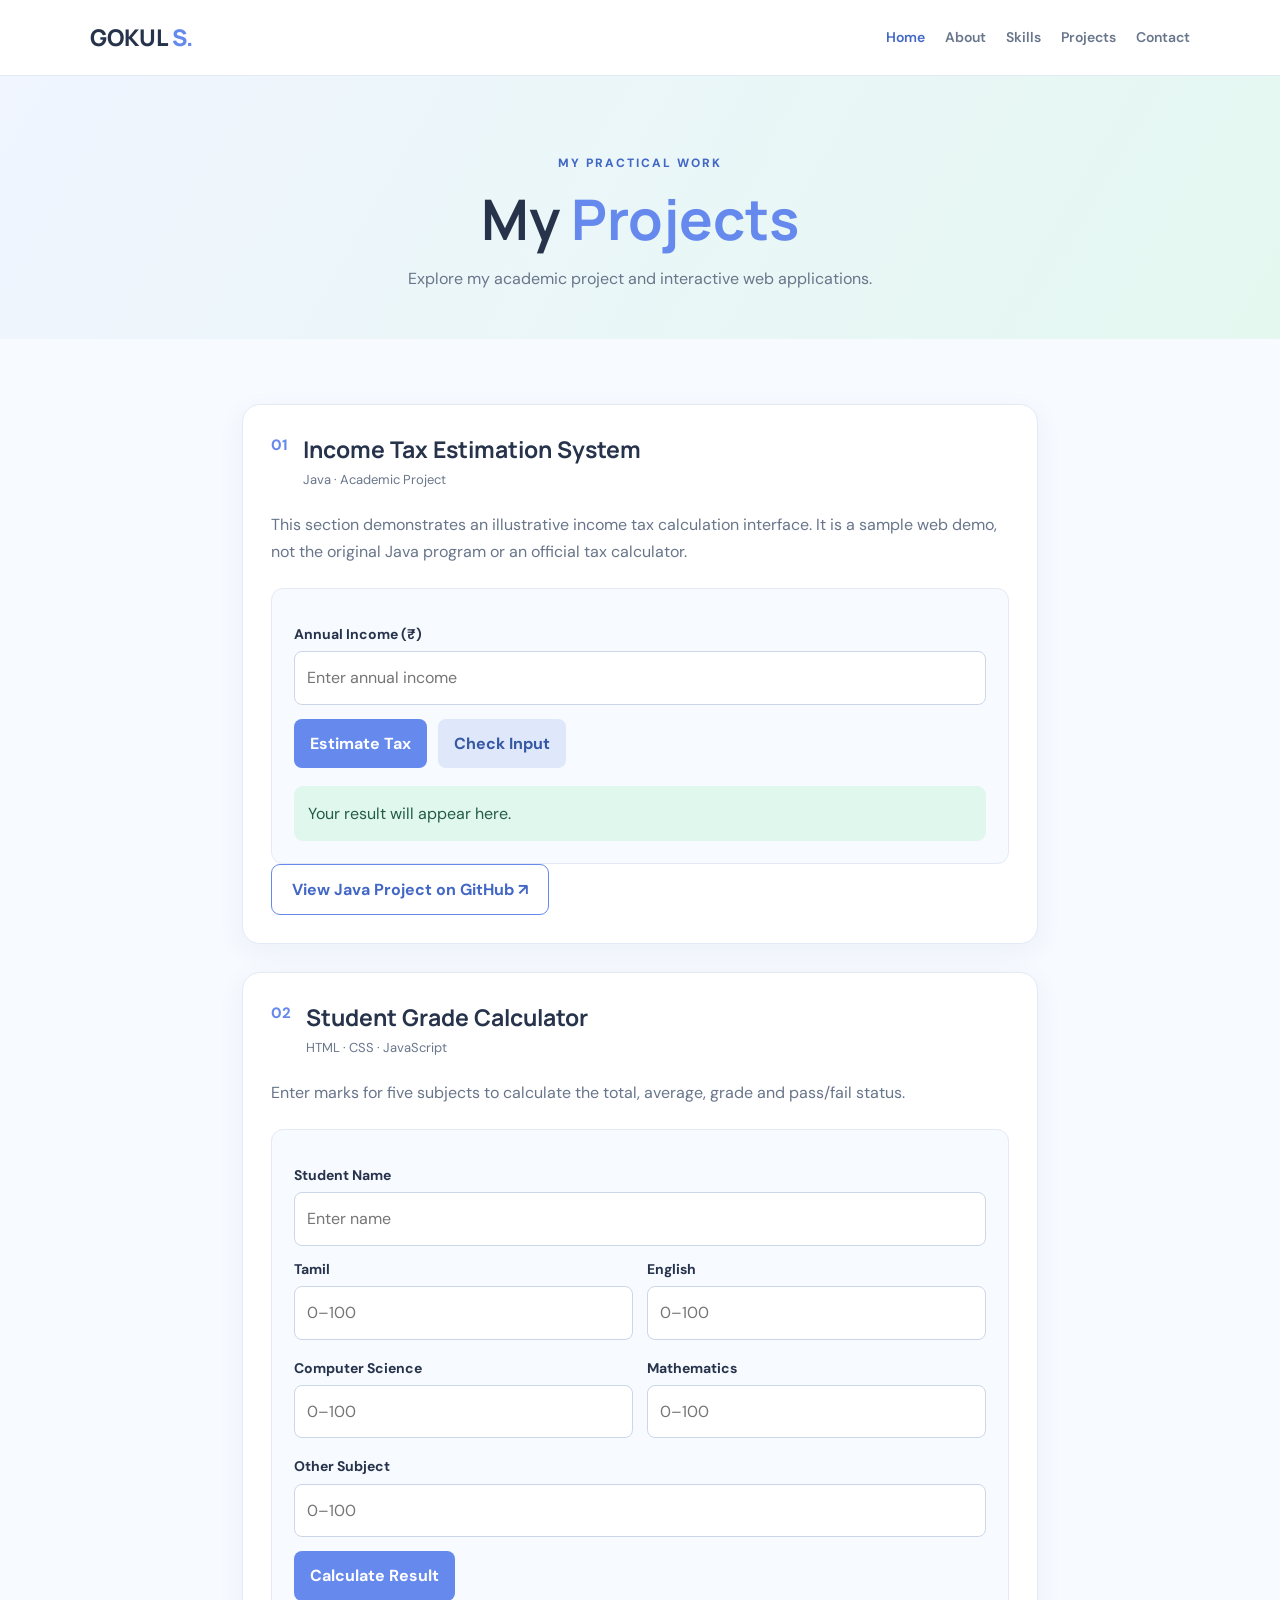
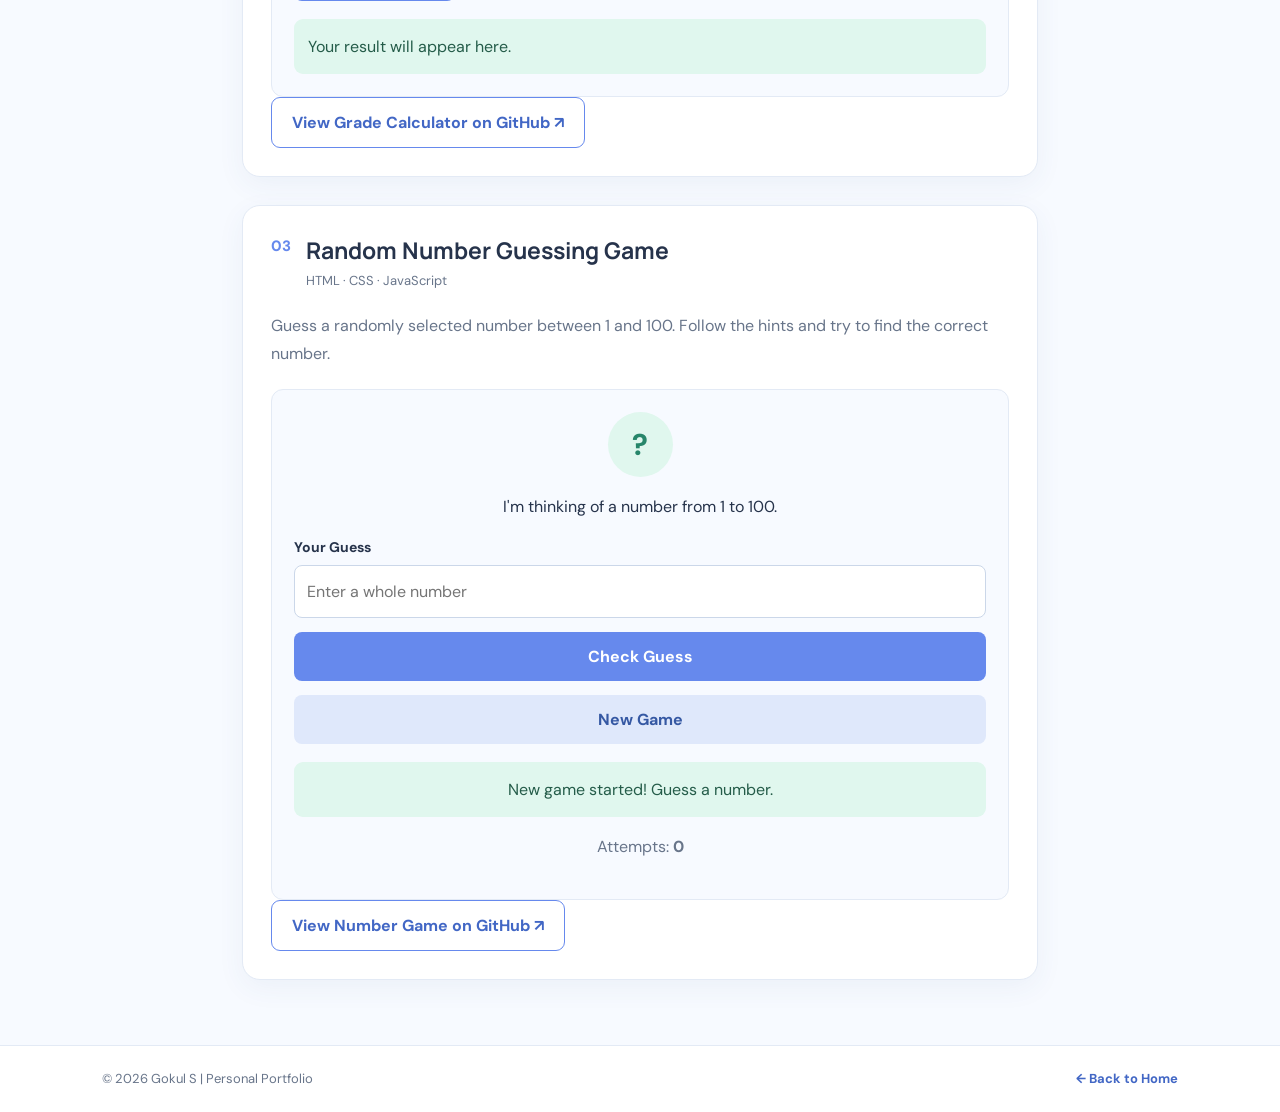
==== commit c25849a1: "Add GitHub links to project details" ====
--- a/project.html
+++ b/project.html
@@ -57,6 +57,12 @@
                     Your result will appear here.
                 </div>
             </div>
+
+            <a href="https://github.com/gokulsenthilms-png/incometax-estimation"
+               class="btn btn-outline"
+               target="_blank" rel="noopener noreferrer">
+                View Java Project on GitHub ↗
+            </a>
         </article>
 
         <article class="demo-card">
@@ -106,6 +112,12 @@
                     Your result will appear here.
                 </div>
             </div>
+
+            <a href="https://github.com/gokulsenthilms-png/student-grade-calculator"
+               class="btn btn-outline"
+               target="_blank" rel="noopener noreferrer">
+                View Grade Calculator on GitHub ↗
+            </a>
         </article>
 
         <article class="demo-card">
@@ -140,6 +152,12 @@
                 </div>
                 <p class="attempt-line">Attempts: <strong id="attemptCount">0</strong></p>
             </div>
+
+            <a href="https://github.com/gokulsenthilms-png/guess-random-number"
+               class="btn btn-outline"
+               target="_blank" rel="noopener noreferrer">
+                View Number Game on GitHub ↗
+            </a>
         </article>
     </section>
 </main>
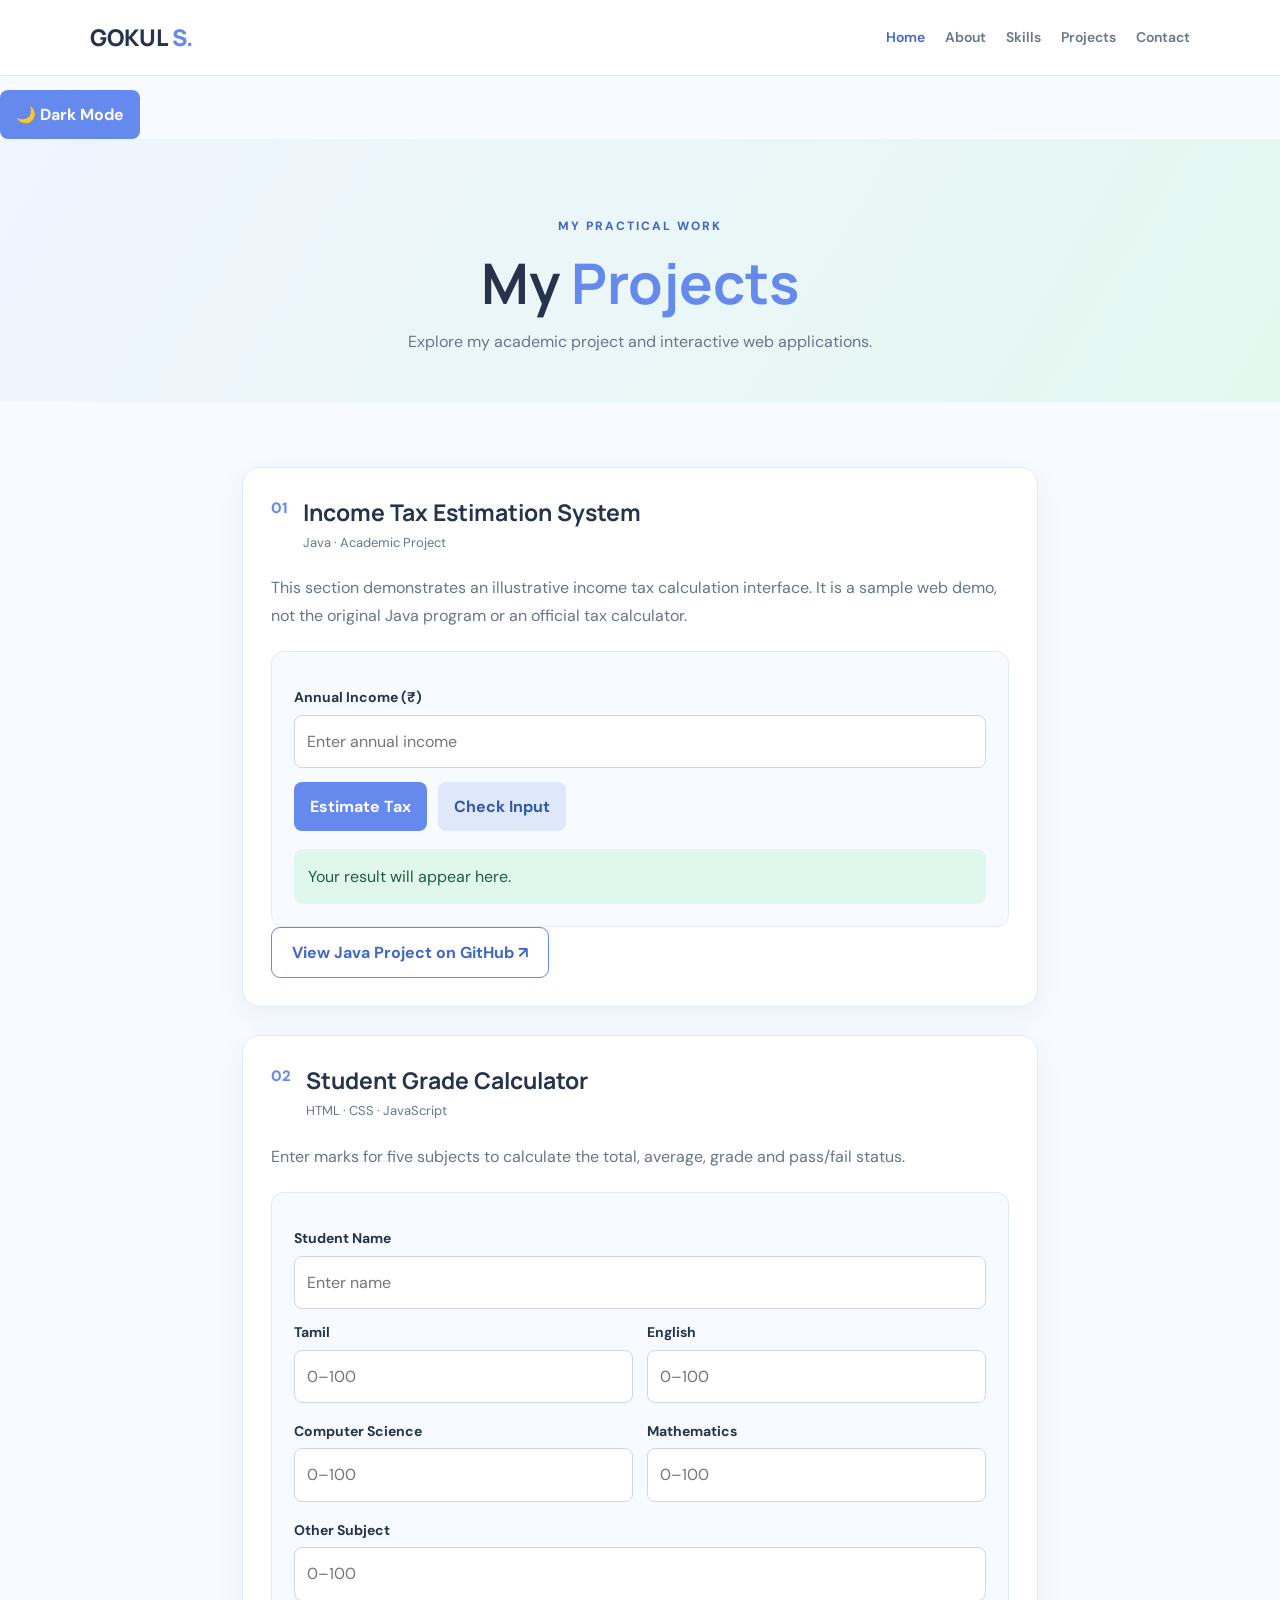
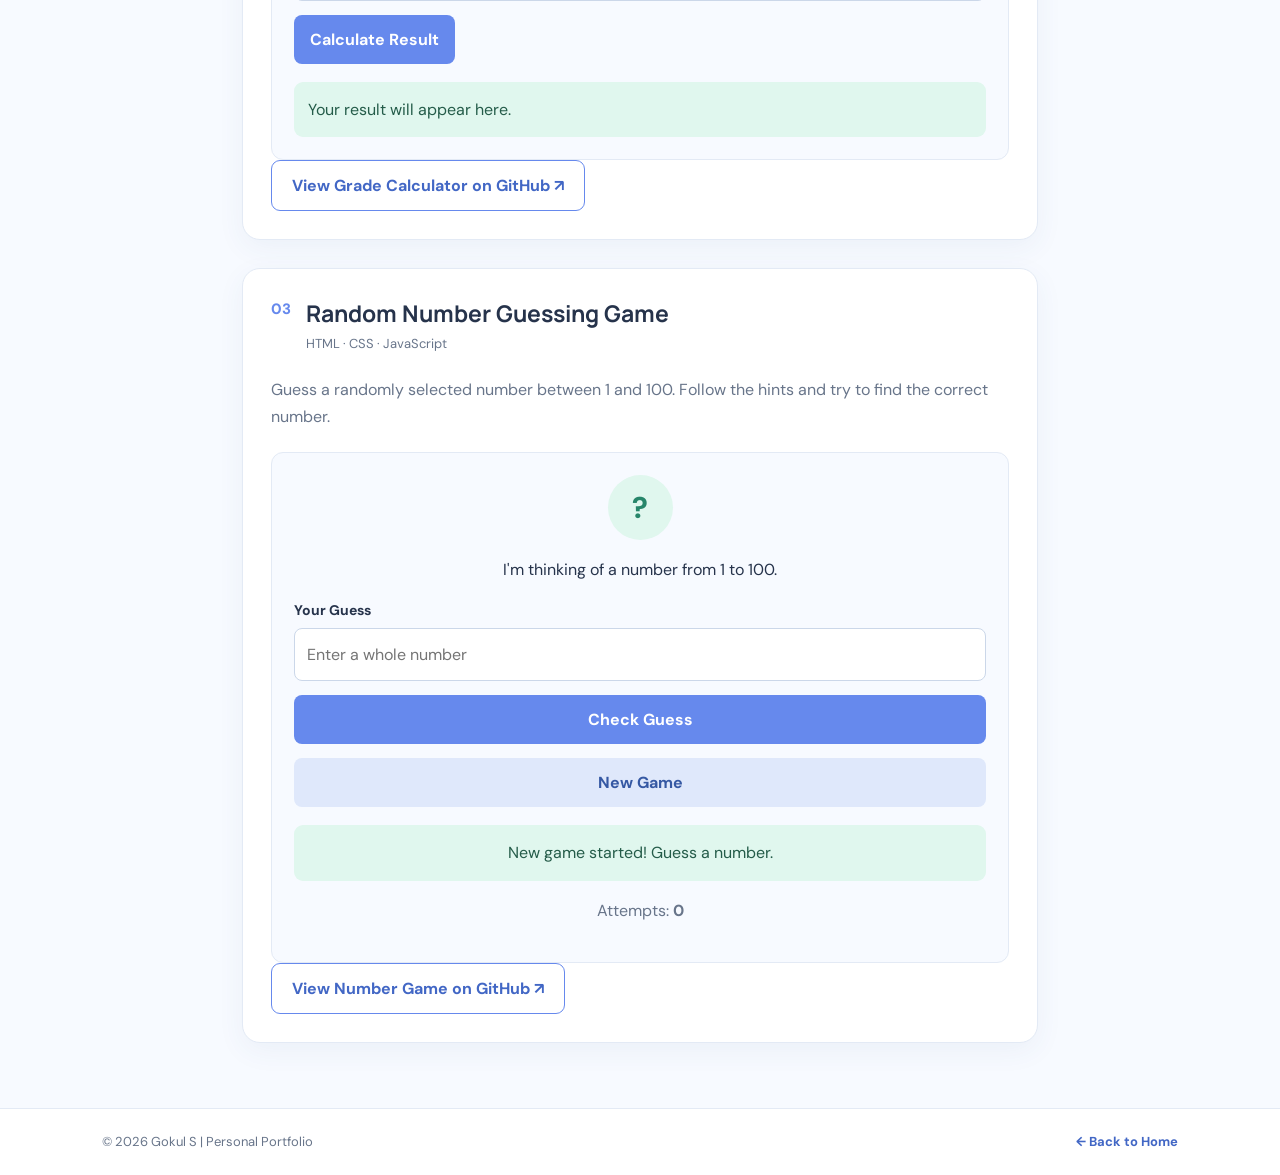
==== commit 34d82762: "Add dark mode toggle across portfolio" ====
--- a/project.html
+++ b/project.html
@@ -19,6 +19,9 @@
         <a href="index.html#contact">Contact</a>
     </nav>
 </header>
+<button id="themeToggle" type="button">
+    🌙 Dark Mode
+</button>
 
 <main>
     <section class="page-heading">
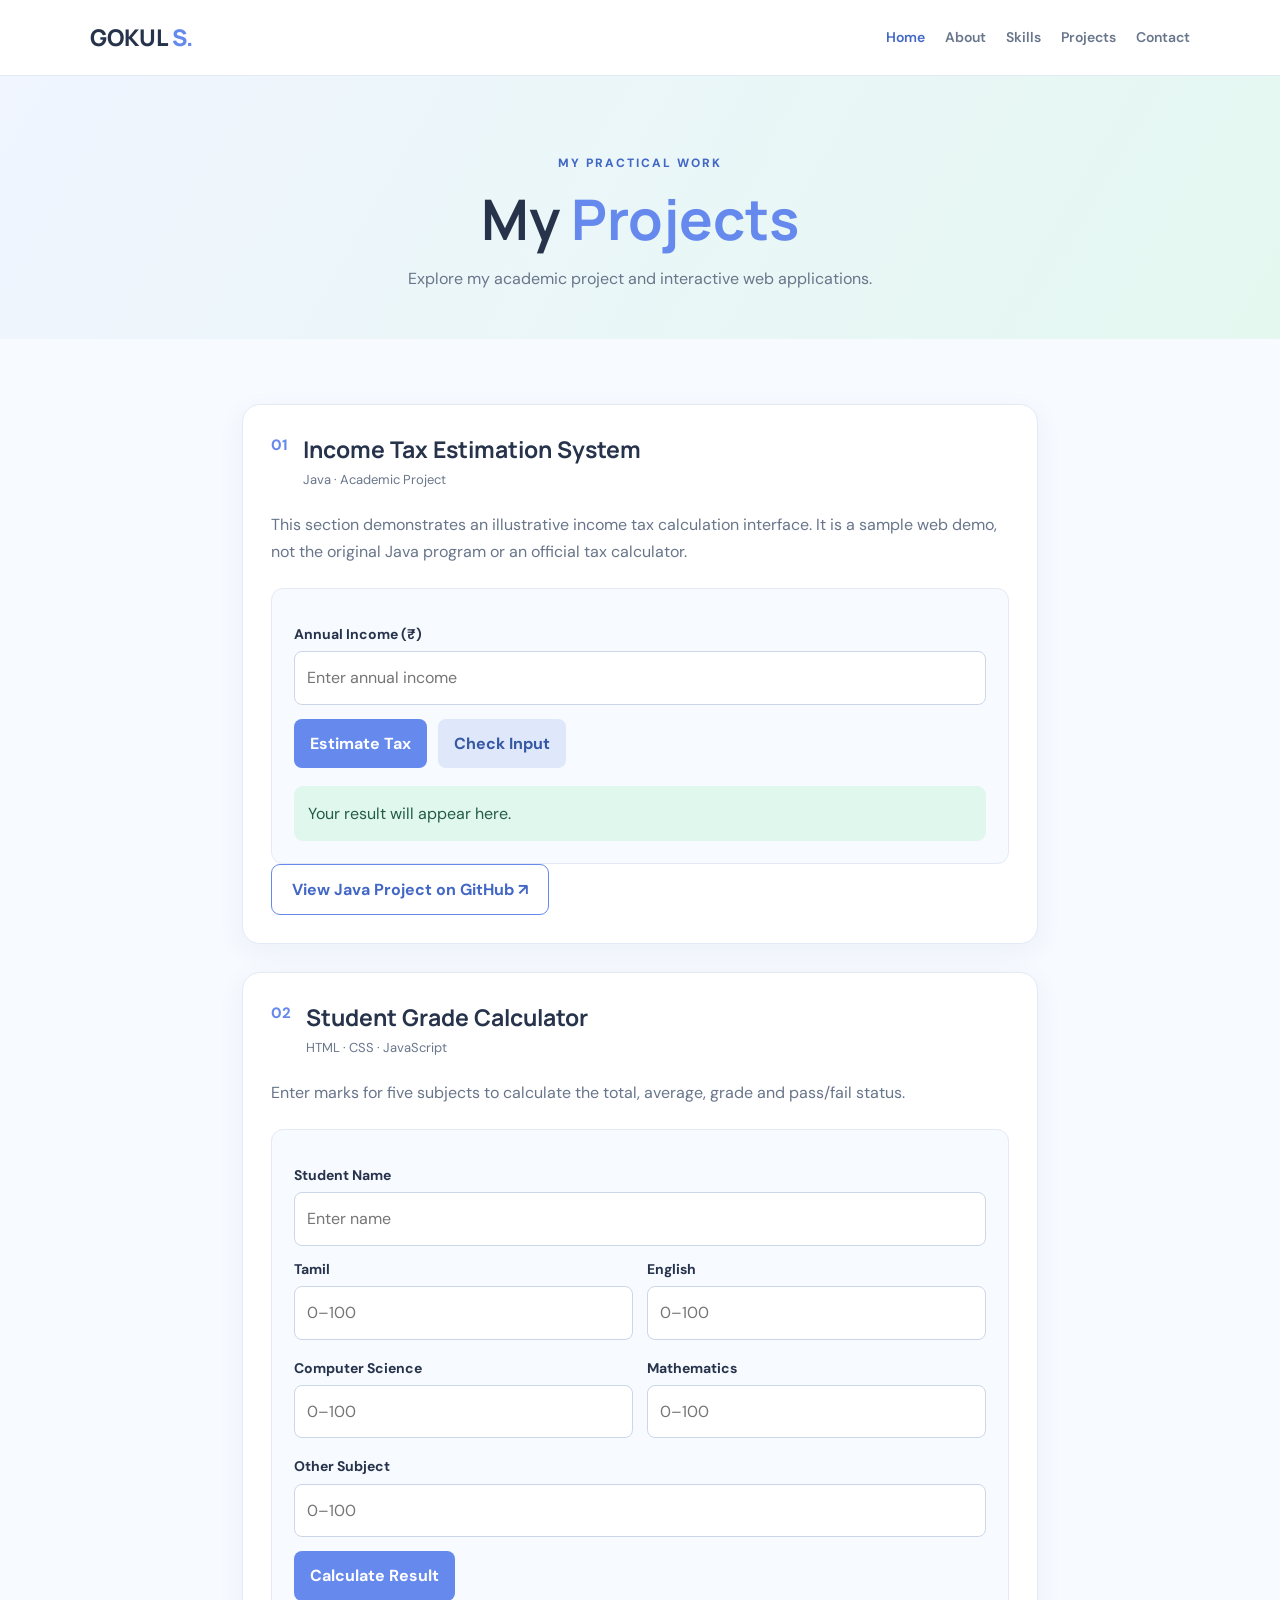
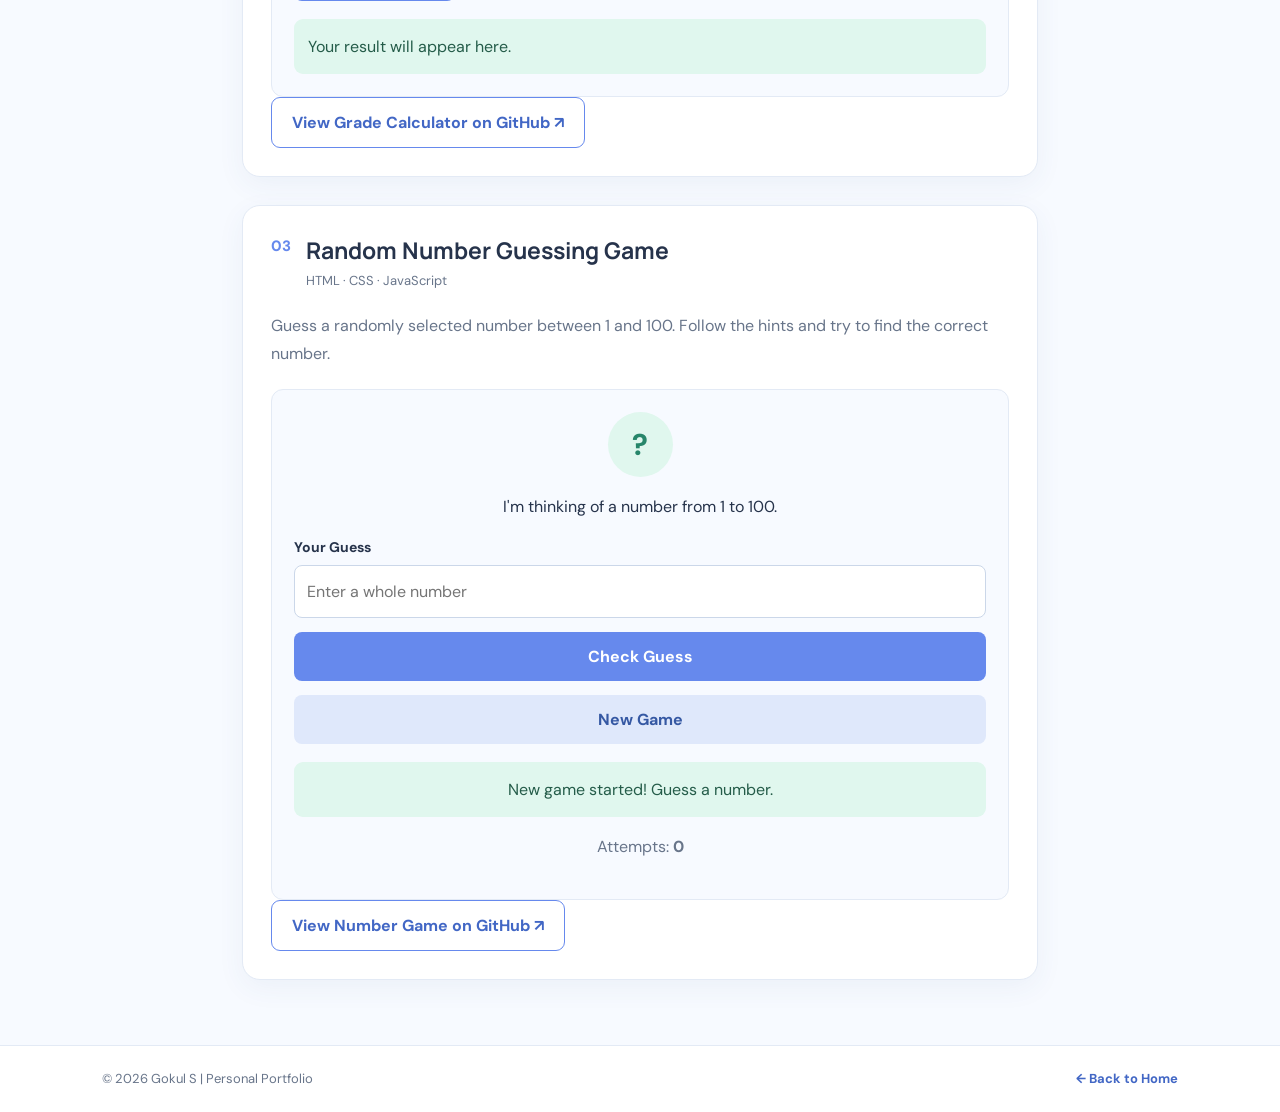
==== commit 382f6ddb: "Remove dark mode and update portfolio" ====
--- a/project.html
+++ b/project.html
@@ -19,9 +19,6 @@
         <a href="index.html#contact">Contact</a>
     </nav>
 </header>
-<button id="themeToggle" type="button">
-    🌙 Dark Mode
-</button>
 
 <main>
     <section class="page-heading">
